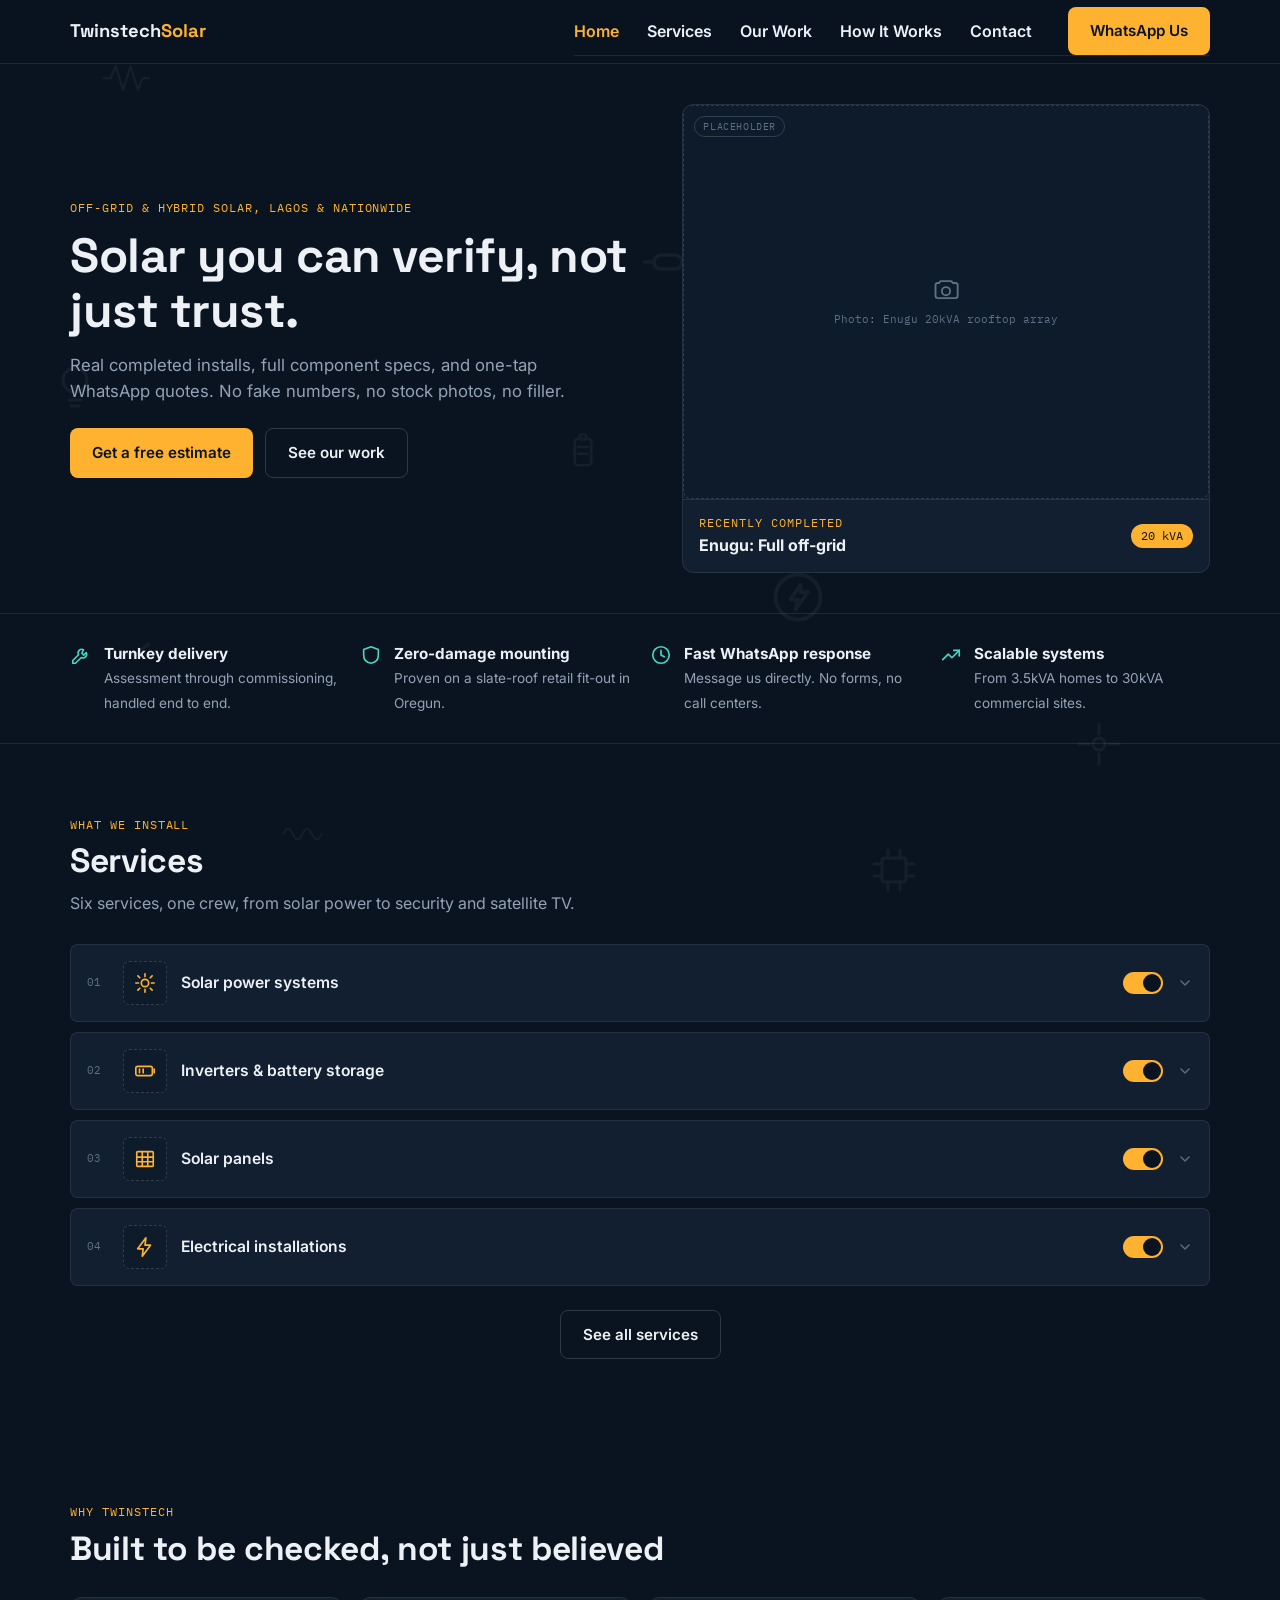
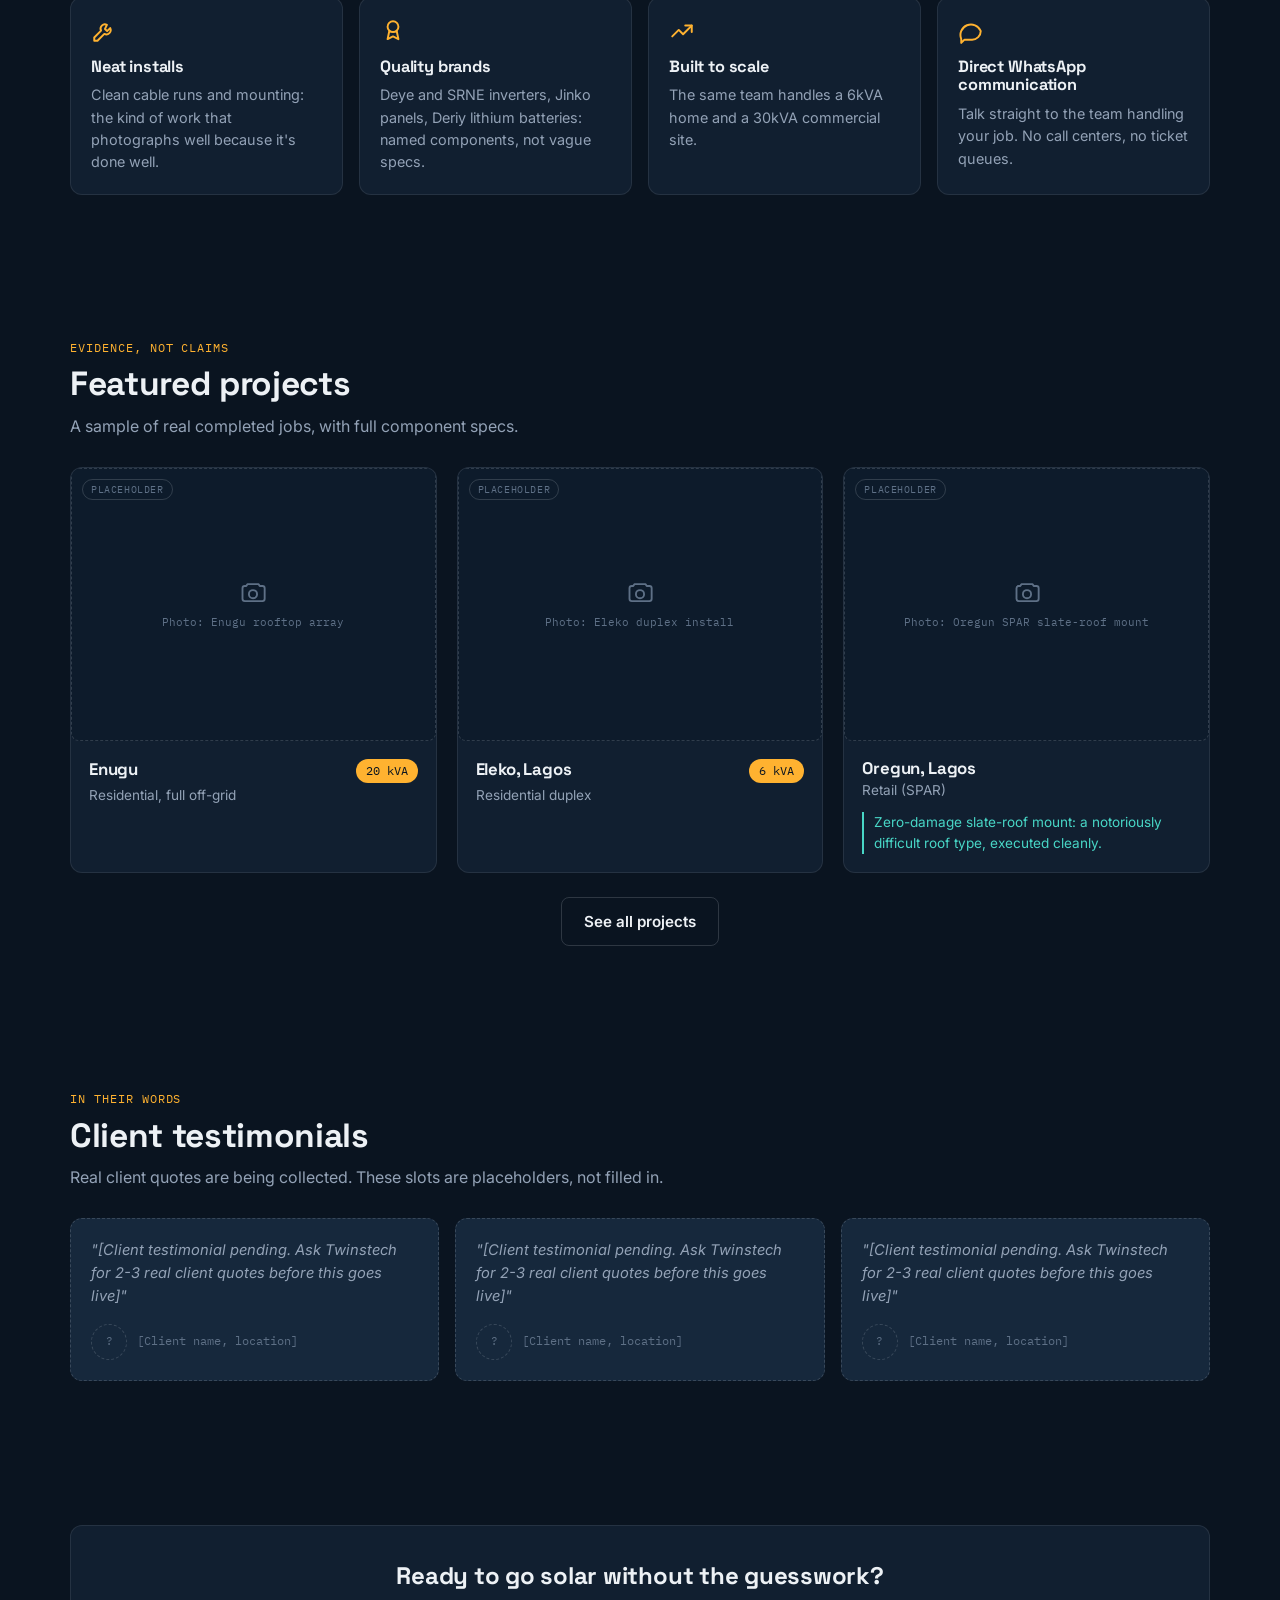
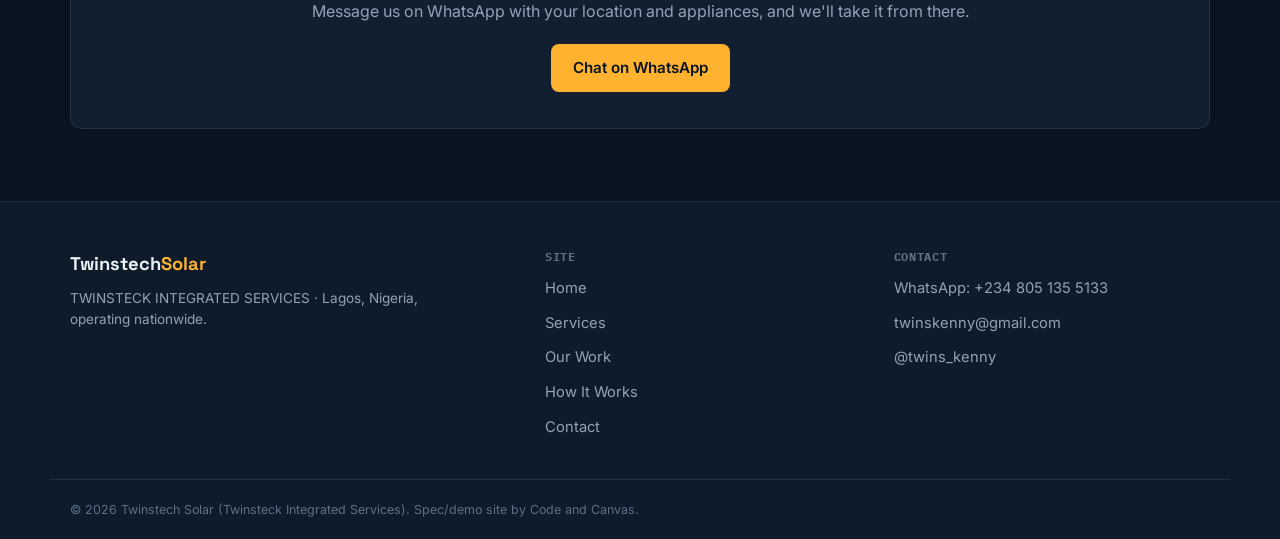
==== index.html @ 8023ef83 "Initial commit: Twinstech Solar marketing site" ====
<!DOCTYPE html>
<html lang="en">
<head>
<meta charset="UTF-8">
<meta name="viewport" content="width=device-width, initial-scale=1.0">
<title>Twinstech Solar | Off-Grid & Hybrid Solar Installers, Lagos & Nationwide</title>
<meta name="description" content="Twinstech Solar installs off-grid and hybrid solar, inverters, CCTV and satellite TV across Lagos and nationwide Nigeria. Real completed projects, transparent specs, one-tap WhatsApp quotes.">
<link rel="canonical" href="index.html">

<meta property="og:type" content="website">
<meta property="og:site_name" content="Twinstech Solar">
<meta property="og:title" content="Twinstech Solar | Off-Grid & Hybrid Solar Installers">
<meta property="og:description" content="Real completed solar, inverter, electrical, CCTV and satellite-TV installations across Lagos and nationwide Nigeria. Message us directly on WhatsApp.">
<meta name="twitter:card" content="summary">
<meta name="twitter:site" content="@twins_kenny">
<meta name="twitter:title" content="Twinstech Solar | Off-Grid & Hybrid Solar Installers">
<meta name="twitter:description" content="Real completed solar, inverter, electrical, CCTV and satellite-TV installations across Lagos and nationwide Nigeria.">

<link rel="icon" type="image/svg+xml" href="assets/images/favicon.svg">
<link rel="preconnect" href="https://fonts.googleapis.com">
<link rel="preconnect" href="https://fonts.gstatic.com" crossorigin>
<link href="https://fonts.googleapis.com/css2?family=Space+Grotesk:wght@600;700&family=Inter:wght@400;500;600&family=IBM+Plex+Mono:wght@400;500&display=swap" rel="stylesheet">
<link rel="stylesheet" href="assets/css/styles.css">

<script type="application/ld+json">
{
  "@context": "https://schema.org",
  "@type": "LocalBusiness",
  "name": "Twinstech Solar",
  "alternateName": "Twinsteck Integrated Services",
  "telephone": "+2348051355133",
  "email": "twinskenny@gmail.com",
  "address": { "@type": "PostalAddress", "addressLocality": "Lagos", "addressCountry": "NG" },
  "areaServed": "NG",
  "sameAs": ["https://x.com/twins_kenny"]
}
</script>
</head>
<body>

<div class="bg-doodles" aria-hidden="true">
  <svg class="doodle" style="top:6%;left:8%;" viewBox="0 0 32 20" fill="none" stroke="currentColor" stroke-width="1.5" stroke-linecap="round" stroke-linejoin="round"><path d="M1 10h5l3-8 5 16 5-16 5 16 3-8h5"/></svg>
  <svg class="doodle" style="top:16%;left:86%;" viewBox="0 0 24 24" fill="none" stroke="currentColor" stroke-width="1.5" stroke-linecap="round" stroke-linejoin="round"><rect x="4" y="8" width="16" height="10" rx="2"/><path d="M9 8V4M15 8V4"/></svg>
  <svg class="doodle" style="top:40%;left:4%;" viewBox="0 0 24 24" fill="none" stroke="currentColor" stroke-width="1.5" stroke-linecap="round" stroke-linejoin="round"><circle cx="12" cy="10" r="6"/><path d="M9 20h6M10 23h4M10 16l2-3 2 3"/></svg>
  <svg class="doodle" style="top:55%;left:91%;" viewBox="0 0 24 24" fill="none" stroke="currentColor" stroke-width="1.5" stroke-linecap="round"><path d="M4 12h6M14 12h6"/><path d="M10 4v16M14 4v16"/></svg>
  <svg class="doodle" style="top:70%;left:9%;" viewBox="0 0 24 24" fill="none" stroke="currentColor" stroke-width="1.5" stroke-linecap="round"><path d="M3 12h7M10 12l7-5M17 12h4"/><circle cx="10" cy="12" r="1.4" fill="currentColor" stroke="none"/></svg>
  <svg class="doodle" style="top:80%;left:84%;" viewBox="0 0 24 24" fill="none" stroke="currentColor" stroke-width="1.5" stroke-linecap="round"><circle cx="12" cy="12" r="3"/><path d="M12 2v5M12 17v5M2 12h5M17 12h5"/></svg>
  <svg class="doodle" style="top:90%;left:22%;" viewBox="0 0 40 16" fill="none" stroke="currentColor" stroke-width="1.5" stroke-linecap="round"><path d="M1 8c3-6 5-6 8 0s5 6 8 0 5-6 8 0 5 6 8 0"/></svg>
  <svg class="doodle" style="top:94%;left:68%;" viewBox="0 0 24 24" fill="none" stroke="currentColor" stroke-width="1.5" stroke-linecap="round"><rect x="6" y="6" width="12" height="12" rx="1.5"/><path d="M6 9H2M6 15H2M22 9h-4M22 15h-4M9 6V2M15 6V2M9 22v-4M15 22v-4"/></svg>
  <svg class="doodle" style="top:26%;left:50%;width:56px;height:56px;" viewBox="0 0 24 24" fill="none" stroke="currentColor" stroke-width="1.5" stroke-linecap="round"><rect x="6" y="9" width="12" height="6" rx="3"/><path d="M2 12h4M18 12h4"/></svg>
  <svg class="doodle" style="top:48%;left:44%;width:40px;height:40px;" viewBox="0 0 24 24" fill="none" stroke="currentColor" stroke-width="1.5" stroke-linecap="round" stroke-linejoin="round"><rect x="7" y="4" width="10" height="16" rx="2"/><rect x="10" y="1.5" width="4" height="3" rx="1"/><path d="M9 9h6M9 13h6"/></svg>
  <svg class="doodle" style="top:63%;left:60%;width:60px;height:60px;" viewBox="0 0 24 24" fill="none" stroke="currentColor" stroke-width="1.5" stroke-linecap="round" stroke-linejoin="round"><circle cx="12" cy="12" r="9"/><path d="M13 7l-4 6h3l-1 4 5-7h-3z"/></svg>
  <svg class="doodle" style="top:11%;left:60%;width:40px;height:40px;" viewBox="0 0 24 24" fill="none" stroke="currentColor" stroke-width="1.5" stroke-linecap="round" stroke-linejoin="round"><circle cx="12" cy="12" r="7"/><path d="M8.5 8.5l7 7M8.5 15.5l7-7"/></svg>
</div>

<header class="site-header">
  <div class="container header-inner">
    <a href="index.html" class="wordmark">Twinstech<span class="wordmark-accent">Solar</span></a>
    <nav class="main-nav">
      <button class="nav-toggle" id="nav-toggle" aria-expanded="false" aria-controls="nav-menu" aria-label="Toggle menu">
        <span></span><span></span><span></span>
      </button>
      <ul class="nav-menu" id="nav-menu">
        <li><a href="index.html" class="is-active">Home</a></li>
        <li><a href="services.html">Services</a></li>
        <li><a href="our-work.html">Our Work</a></li>
        <li><a href="how-it-works.html">How It Works</a></li>
        <li><a href="contact.html">Contact</a></li>
        <li><a class="btn btn-whatsapp header-cta" href="https://wa.me/2348051355133" target="_blank" rel="noopener">WhatsApp Us</a></li>
      </ul>
    </nav>
  </div>
</header>

<main>

  <!-- Hero -->
  <section class="hero">
    <div class="container hero-grid">
      <div>
        <div class="eyebrow">Off-grid & hybrid solar, Lagos & nationwide</div>
        <h1>Solar you can verify, not just trust.</h1>
        <p class="hero-sub">Real completed installs, full component specs, and one-tap WhatsApp quotes. No fake numbers, no stock photos, no filler.</p>
        <div class="hero-ctas">
          <a class="btn btn-primary" href="contact.html">Get a free estimate</a>
          <a class="btn btn-ghost" href="our-work.html">See our work</a>
        </div>
      </div>
      <div class="featured-card">
        <div class="photo-placeholder">
          <svg viewBox="0 0 24 24" fill="none" stroke="currentColor" stroke-width="1.6" stroke-linecap="round" stroke-linejoin="round"><path d="M3 8a2 2 0 0 1 2-2h1.2l1-1.6h9.6l1 1.6H20a2 2 0 0 1 2 2v9a2 2 0 0 1-2 2H5a2 2 0 0 1-2-2Z"/><circle cx="12" cy="13" r="3.5"/></svg>
          <span class="ph-tag">Placeholder</span>
          <span class="ph-caption">Photo: Enugu 20kVA rooftop array</span>
        </div>
        <div class="badge-row">
          <div>
            <div class="eyebrow">Recently completed</div>
            <div style="font-weight:700;">Enugu: Full off-grid</div>
          </div>
          <span class="project-badge">20 kVA</span>
        </div>
      </div>
    </div>
  </section>

  <!-- Trust strip -->
  <section class="trust-strip">
    <div class="container trust-grid">
      <div class="trust-item">
        <svg viewBox="0 0 24 24" fill="none" stroke="currentColor" stroke-width="1.8" stroke-linecap="round" stroke-linejoin="round"><path d="M14.7 6.3a4 4 0 0 0-5.4 5.4L3 18v3h3l6.3-6.3a4 4 0 0 0 5.4-5.4l-2.8 2.8-2-2Z"/></svg>
        <div><strong>Turnkey delivery</strong><span>Assessment through commissioning, handled end to end.</span></div>
      </div>
      <div class="trust-item">
        <svg viewBox="0 0 24 24" fill="none" stroke="currentColor" stroke-width="1.8" stroke-linecap="round" stroke-linejoin="round"><path d="M12 3 4 6v6c0 5 3.4 8.3 8 9 4.6-.7 8-4 8-9V6Z"/></svg>
        <div><strong>Zero-damage mounting</strong><span>Proven on a slate-roof retail fit-out in Oregun.</span></div>
      </div>
      <div class="trust-item">
        <svg viewBox="0 0 24 24" fill="none" stroke="currentColor" stroke-width="1.8" stroke-linecap="round" stroke-linejoin="round"><circle cx="12" cy="12" r="9"/><path d="M12 7v5l3.5 2"/></svg>
        <div><strong>Fast WhatsApp response</strong><span>Message us directly. No forms, no call centers.</span></div>
      </div>
      <div class="trust-item">
        <svg viewBox="0 0 24 24" fill="none" stroke="currentColor" stroke-width="1.8" stroke-linecap="round" stroke-linejoin="round"><path d="M3 17 9 11l4 4 8-8"/><path d="M15 7h6v6"/></svg>
        <div><strong>Scalable systems</strong><span>From 3.5kVA homes to 30kVA commercial sites.</span></div>
      </div>
    </div>
  </section>

  <!-- Services preview -->
  <section>
    <div class="container">
      <div class="section-head">
        <div class="eyebrow">What we install</div>
        <h2>Services</h2>
        <p>Six services, one crew, from solar power to security and satellite TV.</p>
      </div>
      <div class="breaker-panel">
        <div class="breaker-row" data-open="false">
          <button class="breaker-row-head" aria-expanded="false">
            <span class="breaker-num mono">01</span>
            <span class="breaker-thumb" data-illustration="solar-power-systems">
              <svg viewBox="0 0 24 24" fill="none" stroke="currentColor" stroke-width="1.8" stroke-linecap="round"><circle cx="12" cy="12" r="4"/><path d="M12 2v3M12 19v3M4.2 4.2l2.1 2.1M17.7 17.7l2.1 2.1M2 12h3M19 12h3M4.2 19.8l2.1-2.1M17.7 6.3l2.1-2.1"/></svg>
            </span>
            <span class="breaker-label">Solar power systems</span>
            <span class="breaker-switch"></span>
            <svg class="breaker-chevron" viewBox="0 0 24 24" fill="none" stroke="currentColor" stroke-width="2" stroke-linecap="round" stroke-linejoin="round"><path d="m6 9 6 6 6-6"/></svg>
          </button>
          <div class="breaker-row-body">
            <div class="breaker-row-body-inner">Off-grid and hybrid solar power systems sized to your actual load, not a generic package.</div>
          </div>
        </div>
        <div class="breaker-row" data-open="false">
          <button class="breaker-row-head" aria-expanded="false">
            <span class="breaker-num mono">02</span>
            <span class="breaker-thumb" data-illustration="inverters-battery-storage">
              <svg viewBox="0 0 24 24" fill="none" stroke="currentColor" stroke-width="1.8" stroke-linecap="round" stroke-linejoin="round"><rect x="2" y="7" width="18" height="10" rx="2"/><path d="M22 10v4"/><path d="M6 10v4M10 10v4"/></svg>
            </span>
            <span class="breaker-label">Inverters & battery storage</span>
            <span class="breaker-switch"></span>
            <svg class="breaker-chevron" viewBox="0 0 24 24" fill="none" stroke="currentColor" stroke-width="2" stroke-linecap="round" stroke-linejoin="round"><path d="m6 9 6 6 6-6"/></svg>
          </button>
          <div class="breaker-row-body">
            <div class="breaker-row-body-inner">Deye and SRNE inverters paired with Deriy lithium battery banks for reliable backup and hybrid switching.</div>
          </div>
        </div>
        <div class="breaker-row" data-open="false">
          <button class="breaker-row-head" aria-expanded="false">
            <span class="breaker-num mono">03</span>
            <span class="breaker-thumb" data-illustration="solar-panels">
              <svg viewBox="0 0 24 24" fill="none" stroke="currentColor" stroke-width="1.8" stroke-linejoin="round"><rect x="3" y="4" width="18" height="16" rx="1"/><path d="M3 10h18M3 15h18M9 4v16M15 4v16"/></svg>
            </span>
            <span class="breaker-label">Solar panels</span>
            <span class="breaker-switch"></span>
            <svg class="breaker-chevron" viewBox="0 0 24 24" fill="none" stroke="currentColor" stroke-width="2" stroke-linecap="round" stroke-linejoin="round"><path d="m6 9 6 6 6-6"/></svg>
          </button>
          <div class="breaker-row-body">
            <div class="breaker-row-body-inner">Jinko panels, frequently used across our installs for their availability and consistent output.</div>
          </div>
        </div>
        <div class="breaker-row" data-open="false">
          <button class="breaker-row-head" aria-expanded="false">
            <span class="breaker-num mono">04</span>
            <span class="breaker-thumb" data-illustration="electrical-installations">
              <svg viewBox="0 0 24 24" fill="none" stroke="currentColor" stroke-width="1.8" stroke-linecap="round" stroke-linejoin="round"><path d="M13 2 4 14h6l-1 8 9-12h-6l1-8Z"/></svg>
            </span>
            <span class="breaker-label">Electrical installations</span>
            <span class="breaker-switch"></span>
            <svg class="breaker-chevron" viewBox="0 0 24 24" fill="none" stroke="currentColor" stroke-width="2" stroke-linecap="round" stroke-linejoin="round"><path d="m6 9 6 6 6-6"/></svg>
          </button>
          <div class="breaker-row-body">
            <div class="breaker-row-body-inner">Full electrical fit-outs and wiring, including tricky sites like our zero-damage slate-roof mount in Oregun.</div>
          </div>
        </div>
      </div>
      <div class="services-more text-center">
        <a class="btn btn-ghost" href="services.html">See all services</a>
      </div>
    </div>
  </section>

  <!-- Why Twinstech -->
  <section>
    <div class="container">
      <div class="section-head">
        <div class="eyebrow">Why Twinstech</div>
        <h2>Built to be checked, not just believed</h2>
      </div>
      <div class="why-grid">
        <div class="why-card">
          <svg viewBox="0 0 24 24" fill="none" stroke="currentColor" stroke-width="1.8" stroke-linecap="round" stroke-linejoin="round"><path d="M14.7 6.3a4 4 0 0 0-5.4 5.4L3 18v3h3l6.3-6.3a4 4 0 0 0 5.4-5.4l-2.8 2.8-2-2Z"/></svg>
          <h3>Neat installs</h3>
          <p>Clean cable runs and mounting: the kind of work that photographs well because it's done well.</p>
        </div>
        <div class="why-card">
          <svg viewBox="0 0 24 24" fill="none" stroke="currentColor" stroke-width="1.8" stroke-linecap="round" stroke-linejoin="round"><circle cx="12" cy="8" r="5"/><path d="m8.5 12.5-1.5 7 5-2.5 5 2.5-1.5-7"/></svg>
          <h3>Quality brands</h3>
          <p>Deye and SRNE inverters, Jinko panels, Deriy lithium batteries: named components, not vague specs.</p>
        </div>
        <div class="why-card">
          <svg viewBox="0 0 24 24" fill="none" stroke="currentColor" stroke-width="1.8" stroke-linecap="round" stroke-linejoin="round"><path d="M3 17 9 11l4 4 8-8"/><path d="M15 7h6v6"/></svg>
          <h3>Built to scale</h3>
          <p>The same team handles a 6kVA home and a 30kVA commercial site.</p>
        </div>
        <div class="why-card">
          <svg viewBox="0 0 24 24" fill="none" stroke="currentColor" stroke-width="1.8" stroke-linecap="round" stroke-linejoin="round"><path d="M21 12a8 8 0 0 1-8 8H6l-3 3v-3.6A8 8 0 1 1 21 12Z"/></svg>
          <h3>Direct WhatsApp communication</h3>
          <p>Talk straight to the team handling your job. No call centers, no ticket queues.</p>
        </div>
      </div>
    </div>
  </section>

  <!-- Featured projects -->
  <section>
    <div class="container">
      <div class="section-head">
        <div class="eyebrow">Evidence, not claims</div>
        <h2>Featured projects</h2>
        <p>A sample of real completed jobs, with full component specs.</p>
      </div>
      <div class="project-grid project-grid-3">
        <div class="project-card">
          <div class="photo-placeholder">
            <svg viewBox="0 0 24 24" fill="none" stroke="currentColor" stroke-width="1.6" stroke-linecap="round" stroke-linejoin="round"><path d="M3 8a2 2 0 0 1 2-2h1.2l1-1.6h9.6l1 1.6H20a2 2 0 0 1 2 2v9a2 2 0 0 1-2 2H5a2 2 0 0 1-2-2Z"/><circle cx="12" cy="13" r="3.5"/></svg>
            <span class="ph-tag">Placeholder</span>
            <span class="ph-caption">Photo: Enugu rooftop array</span>
          </div>
          <div class="project-card-body">
            <div class="project-loc">
              <h3>Enugu</h3>
              <span class="project-badge">20 kVA</span>
            </div>
            <div class="project-type">Residential, full off-grid</div>
          </div>
        </div>
        <div class="project-card">
          <div class="photo-placeholder">
            <svg viewBox="0 0 24 24" fill="none" stroke="currentColor" stroke-width="1.6" stroke-linecap="round" stroke-linejoin="round"><path d="M3 8a2 2 0 0 1 2-2h1.2l1-1.6h9.6l1 1.6H20a2 2 0 0 1 2 2v9a2 2 0 0 1-2 2H5a2 2 0 0 1-2-2Z"/><circle cx="12" cy="13" r="3.5"/></svg>
            <span class="ph-tag">Placeholder</span>
            <span class="ph-caption">Photo: Eleko duplex install</span>
          </div>
          <div class="project-card-body">
            <div class="project-loc">
              <h3>Eleko, Lagos</h3>
              <span class="project-badge">6 kVA</span>
            </div>
            <div class="project-type">Residential duplex</div>
          </div>
        </div>
        <div class="project-card">
          <div class="photo-placeholder">
            <svg viewBox="0 0 24 24" fill="none" stroke="currentColor" stroke-width="1.6" stroke-linecap="round" stroke-linejoin="round"><path d="M3 8a2 2 0 0 1 2-2h1.2l1-1.6h9.6l1 1.6H20a2 2 0 0 1 2 2v9a2 2 0 0 1-2 2H5a2 2 0 0 1-2-2Z"/><circle cx="12" cy="13" r="3.5"/></svg>
            <span class="ph-tag">Placeholder</span>
            <span class="ph-caption">Photo: Oregun SPAR slate-roof mount</span>
          </div>
          <div class="project-card-body">
            <div class="project-loc">
              <h3>Oregun, Lagos</h3>
            </div>
            <div class="project-type">Retail (SPAR)</div>
            <div class="project-note">Zero-damage slate-roof mount: a notoriously difficult roof type, executed cleanly.</div>
          </div>
        </div>
      </div>
      <div class="services-more text-center">
        <a class="btn btn-ghost" href="our-work.html">See all projects</a>
      </div>
    </div>
  </section>

  <!-- Testimonials -->
  <section>
    <div class="container">
      <div class="section-head">
        <div class="eyebrow">In their words</div>
        <h2>Client testimonials</h2>
        <p>Real client quotes are being collected. These slots are placeholders, not filled in.</p>
      </div>
      <div class="testimonial-grid">
        <div class="testimonial-card">
          <div class="testimonial-quote">"[Client testimonial pending. Ask Twinstech for 2-3 real client quotes before this goes live]"</div>
          <div class="testimonial-who">
            <span class="testimonial-avatar">?</span>
            <span class="testimonial-name">[Client name, location]</span>
          </div>
        </div>
        <div class="testimonial-card">
          <div class="testimonial-quote">"[Client testimonial pending. Ask Twinstech for 2-3 real client quotes before this goes live]"</div>
          <div class="testimonial-who">
            <span class="testimonial-avatar">?</span>
            <span class="testimonial-name">[Client name, location]</span>
          </div>
        </div>
        <div class="testimonial-card">
          <div class="testimonial-quote">"[Client testimonial pending. Ask Twinstech for 2-3 real client quotes before this goes live]"</div>
          <div class="testimonial-who">
            <span class="testimonial-avatar">?</span>
            <span class="testimonial-name">[Client name, location]</span>
          </div>
        </div>
      </div>
    </div>
  </section>

  <!-- Closing CTA -->
  <section>
    <div class="container">
      <div class="cta-band">
        <h2>Ready to go solar without the guesswork?</h2>
        <p>Message us on WhatsApp with your location and appliances, and we'll take it from there.</p>
        <a class="btn btn-primary" href="https://wa.me/2348051355133" target="_blank" rel="noopener">Chat on WhatsApp</a>
      </div>
    </div>
  </section>

</main>

<footer class="site-footer">
  <div class="container footer-inner">
    <div class="footer-brand">
      <a href="index.html" class="wordmark">Twinstech<span class="wordmark-accent">Solar</span></a>
      <p>TWINSTECK INTEGRATED SERVICES · Lagos, Nigeria, operating nationwide.</p>
    </div>
    <div class="footer-cols">
      <div class="footer-links">
        <h3>Site</h3>
        <ul>
          <li><a href="index.html">Home</a></li>
          <li><a href="services.html">Services</a></li>
          <li><a href="our-work.html">Our Work</a></li>
          <li><a href="how-it-works.html">How It Works</a></li>
          <li><a href="contact.html">Contact</a></li>
        </ul>
      </div>
      <div class="footer-contact">
        <h3>Contact</h3>
        <ul>
          <li><a href="https://wa.me/2348051355133" target="_blank" rel="noopener">WhatsApp: +234 805 135 5133</a></li>
          <li><a href="mailto:twinskenny@gmail.com">twinskenny@gmail.com</a></li>
          <li><a href="https://x.com/twins_kenny" target="_blank" rel="noopener">@twins_kenny</a></li>
        </ul>
      </div>
    </div>
  </div>
  <div class="container footer-bottom">
    <p>&copy; 2026 Twinstech Solar (Twinsteck Integrated Services). Spec/demo site by Code and Canvas.</p>
  </div>
</footer>

<a href="https://wa.me/2348051355133" class="sticky-whatsapp" target="_blank" rel="noopener">
  <svg viewBox="0 0 24 24" fill="currentColor"><path d="M12 2a10 10 0 0 0-8.6 15L2 22l5.2-1.4A10 10 0 1 0 12 2Zm0 18.2a8.2 8.2 0 0 1-4.2-1.2l-.3-.2-3.1.8.8-3-.2-.3A8.2 8.2 0 1 1 12 20.2Zm4.5-6.1c-.2-.1-1.5-.7-1.7-.8-.2-.1-.4-.1-.6.1s-.7.8-.9 1c-.2.2-.3.2-.6.1a6.7 6.7 0 0 1-2-1.2 7.4 7.4 0 0 1-1.4-1.7c-.1-.2 0-.4.1-.5l.4-.5c.1-.1.2-.3.2-.4a.5.5 0 0 0 0-.5c-.1-.1-.6-1.4-.8-1.9-.2-.5-.4-.4-.6-.4h-.5a1 1 0 0 0-.7.3 3 3 0 0 0-.9 2.2c0 1.3.9 2.6 1.1 2.8.1.2 2 3 4.7 4.2a8 8 0 0 0 1.6.6 3.8 3.8 0 0 0 1.7.1c.5-.1 1.5-.6 1.7-1.2.2-.6.2-1.1.2-1.2-.1-.1-.3-.2-.5-.3Z"/></svg>
  Chat on WhatsApp
</a>

<script src="assets/js/main.js"></script>
</body>
</html>
---- assets/css/styles.css ----
/* ===== Reset ===== */
*, *::before, *::after { box-sizing: border-box; }
html, body, h1, h2, h3, h4, p, ul, ol, li, figure, blockquote { margin: 0; padding: 0; }
ul, ol { list-style: none; }
img, svg { display: block; max-width: 100%; }
a { color: inherit; text-decoration: none; }
button { font: inherit; color: inherit; background: none; border: 0; cursor: pointer; }
input { font: inherit; }

/* ===== Tokens ===== */
:root {
  --night:       #0A1420;
  --night-2:     #0D1B2B;
  --panel:       #111F30;
  --panel-2:     #16283C;
  --line:        rgba(237,241,245,0.09);
  --line-strong: rgba(237,241,245,0.16);
  --amber:       #FFB230;
  --amber-deep:  #E8940F;
  --teal:        #48D6C6;
  --red:         #FF6B5E;
  --text:        #EDF1F5;
  --text-dim:    #93A2B6;
  --text-dimmer: #5E7086;

  --font-head: 'Space Grotesk', sans-serif;
  --font-body: 'Inter', sans-serif;
  --font-mono: 'IBM Plex Mono', monospace;

  --header-h: 64px;
  --sticky-wa-h: 56px;
  --radius: 12px;
  --radius-sm: 8px;
}

html { scroll-behavior: smooth; }

body {
  background: var(--night);
  color: var(--text);
  font-family: var(--font-body);
  font-size: 16px;
  line-height: 1.55;
  -webkit-font-smoothing: antialiased;
  padding-top: var(--header-h);
  padding-bottom: var(--sticky-wa-h);
}

@media (min-width: 820px) {
  body { padding-bottom: 0; }
}

h1, h2, h3, h4 {
  font-family: var(--font-head);
  font-weight: 700;
  line-height: 1.15;
  letter-spacing: -0.01em;
}

.eyebrow {
  font-family: var(--font-mono);
  font-size: 0.75rem;
  letter-spacing: 0.08em;
  text-transform: uppercase;
  color: var(--amber);
}

.mono { font-family: var(--font-mono); }

.container {
  width: 100%;
  max-width: 1180px;
  margin: 0 auto;
  padding: 0 20px;
}

section { padding: 48px 0; }

@media (min-width: 768px) {
  section { padding: 72px 0; }
}

.section-head { margin-bottom: 28px; max-width: 640px; }
.section-head h2 { font-size: 1.6rem; margin-top: 8px; }
.section-head p { color: var(--text-dim); margin-top: 10px; }

@media (min-width: 768px) {
  .section-head h2 { font-size: 2.1rem; }
}

/* ===== Buttons ===== */
.btn {
  display: inline-flex;
  align-items: center;
  justify-content: center;
  gap: 8px;
  min-height: 44px;
  padding: 12px 22px;
  border-radius: var(--radius-sm);
  font-weight: 600;
  font-size: 0.95rem;
  white-space: nowrap;
}

.btn-primary {
  background: var(--amber);
  color: var(--night);
}
.btn-primary:hover, .btn-primary:focus-visible { background: var(--amber-deep); }

.btn-ghost {
  background: transparent;
  border: 1px solid var(--line-strong);
  color: var(--text);
}
.btn-ghost:hover, .btn-ghost:focus-visible { border-color: var(--teal); color: var(--teal); }

.btn-whatsapp {
  background: var(--amber);
  color: var(--night);
}

.btn-block { width: 100%; }

/* ===== Background doodles ===== */
.bg-doodles {
  position: fixed;
  inset: 0;
  z-index: -1;
  pointer-events: none;
  overflow: hidden;
}
.bg-doodles .doodle {
  position: absolute;
  width: 48px;
  height: 48px;
  color: var(--text);
  opacity: 0.05;
}

/* ===== Header ===== */
.site-header {
  position: fixed;
  top: 0; left: 0; right: 0;
  height: var(--header-h);
  border-bottom: 1px solid var(--line);
  z-index: 100;
}
.site-header::before {
  content: '';
  position: absolute;
  inset: 0;
  background: rgba(10,20,32,0.92);
  backdrop-filter: blur(8px);
  z-index: -1;
}

.header-inner {
  height: 100%;
  display: flex;
  align-items: center;
  justify-content: space-between;
}

.wordmark {
  font-family: var(--font-head);
  font-weight: 700;
  font-size: 1.15rem;
  color: var(--text);
  white-space: nowrap;
}
.wordmark-accent { color: var(--amber); }

.nav-toggle {
  display: flex;
  flex-direction: column;
  justify-content: center;
  gap: 5px;
  width: 44px;
  height: 44px;
  align-items: center;
}
.nav-toggle span {
  display: block;
  width: 22px;
  height: 2px;
  background: var(--text);
  transition: transform .2s ease, opacity .2s ease;
}
.nav-toggle[aria-expanded="true"] span:nth-child(1) { transform: translateY(7px) rotate(45deg); }
.nav-toggle[aria-expanded="true"] span:nth-child(2) { opacity: 0; }
.nav-toggle[aria-expanded="true"] span:nth-child(3) { transform: translateY(-7px) rotate(-45deg); }

.main-nav { display: flex; align-items: center; }

.nav-menu {
  position: fixed;
  top: var(--header-h);
  left: 0; right: 0;
  max-height: calc(100vh - var(--header-h) - var(--sticky-wa-h));
  background: var(--night-2);
  display: flex;
  flex-direction: column;
  padding: 12px 20px 24px;
  gap: 4px;
  overflow-y: auto;
  border-bottom: 1px solid var(--line);
  transform: translateX(100%);
  transition: transform .25s ease;
}
.nav-menu.is-open { transform: translateX(0); }

.nav-menu a {
  display: block;
  padding: 14px 4px;
  min-height: 44px;
  display: flex;
  align-items: center;
  font-weight: 600;
  border-bottom: 1px solid var(--line);
}
.nav-menu a.is-active { color: var(--amber); }

.nav-menu a.header-cta {
  padding: 12px 22px;
  border-bottom: 0;
}
.nav-menu .header-cta { margin-top: 16px; }

@media (min-width: 820px) {
  body { padding-bottom: 0; }
  .nav-toggle { display: none; }
  .nav-menu {
    position: static;
    flex-direction: row;
    align-items: center;
    background: none;
    padding: 0;
    gap: 28px;
    transform: none;
    overflow: visible;
  }
  .nav-menu a:not(.header-cta) {
    border-bottom: 0;
    padding: 0;
    min-height: auto;
  }
  .nav-menu .header-cta { margin-top: 0; margin-left: 8px; }
}

/* ===== Sticky WhatsApp bar (mobile) ===== */
.sticky-whatsapp {
  position: fixed;
  bottom: 0; left: 0; right: 0;
  height: var(--sticky-wa-h);
  background: var(--amber);
  color: var(--night);
  display: flex;
  align-items: center;
  justify-content: center;
  gap: 10px;
  font-weight: 700;
  z-index: 100;
  border-top: 1px solid var(--amber-deep);
}
.sticky-whatsapp svg { width: 20px; height: 20px; }

@media (min-width: 820px) {
  .sticky-whatsapp { display: none; }
}

/* ===== Hero ===== */
.hero {
  padding-top: 40px;
  padding-bottom: 40px;
}
.hero-grid {
  display: grid;
  gap: 32px;
}
.hero h1 {
  font-size: 2.1rem;
  margin-top: 10px;
}
.hero-sub {
  color: var(--text-dim);
  margin-top: 14px;
  font-size: 1.05rem;
  max-width: 46ch;
}
.hero-ctas {
  display: flex;
  flex-wrap: wrap;
  gap: 12px;
  margin-top: 24px;
}

@media (min-width: 768px) {
  .hero h1 { font-size: 3rem; }
  .hero-grid { grid-template-columns: 1.1fr 1fr; align-items: center; }
}

/* ===== Featured project card (hero visual) ===== */
.featured-card {
  background: var(--panel);
  border: 1px solid var(--line);
  border-radius: var(--radius);
  overflow: hidden;
}
.featured-card .badge-row {
  display: flex;
  justify-content: space-between;
  align-items: center;
  padding: 14px 16px;
  border-top: 1px solid var(--line);
}

/* ===== Photo placeholder ===== */
.photo-placeholder {
  position: relative;
  display: flex;
  flex-direction: column;
  align-items: center;
  justify-content: center;
  gap: 8px;
  text-align: center;
  aspect-ratio: 4 / 3;
  border: 1.5px dashed var(--line-strong);
  border-radius: var(--radius-sm);
  background: var(--night-2);
  color: var(--text-dimmer);
  padding: 16px;
}
.photo-placeholder svg { width: 28px; height: 28px; color: var(--text-dimmer); }
.photo-placeholder .ph-caption {
  font-family: var(--font-mono);
  font-size: 0.7rem;
  line-height: 1.4;
  color: var(--text-dimmer);
}
.photo-placeholder .ph-tag {
  font-family: var(--font-mono);
  font-size: 0.62rem;
  letter-spacing: 0.06em;
  text-transform: uppercase;
  color: var(--text-dimmer);
  border: 1px solid var(--line-strong);
  border-radius: 100px;
  padding: 2px 8px;
  position: absolute;
  top: 10px;
  left: 10px;
}

.photo-gallery {
  display: grid;
  grid-template-columns: repeat(3, 1fr);
  gap: 8px;
}
.photo-gallery .photo-placeholder { aspect-ratio: 1 / 1; padding: 8px; }
.photo-gallery .photo-placeholder svg { width: 18px; height: 18px; }
.photo-gallery .ph-caption { display: none; }

/* ===== Trust strip ===== */
.trust-strip {
  padding: 28px 0;
  border-top: 1px solid var(--line);
  border-bottom: 1px solid var(--line);
}
.trust-grid {
  display: grid;
  grid-template-columns: 1fr;
  gap: 20px;
}
.trust-item {
  display: flex;
  gap: 12px;
  align-items: flex-start;
}
.trust-item svg { width: 22px; height: 22px; color: var(--teal); flex-shrink: 0; margin-top: 2px; }
.trust-item strong { display: block; font-size: 0.95rem; }
.trust-item span { color: var(--text-dim); font-size: 0.85rem; }

@media (min-width: 640px) {
  .trust-grid { grid-template-columns: repeat(2, 1fr); }
}
@media (min-width: 1024px) {
  .trust-grid { grid-template-columns: repeat(4, 1fr); }
}

/* ===== Breaker panel service grid ===== */
.breaker-panel {
  display: flex;
  flex-direction: column;
  gap: 10px;
}

.breaker-row {
  background: var(--panel);
  border: 1px solid var(--line);
  border-radius: var(--radius-sm);
  overflow: hidden;
}

.breaker-row-head {
  width: 100%;
  display: flex;
  align-items: center;
  gap: 14px;
  padding: 16px;
  min-height: 44px;
  text-align: left;
}

.breaker-num {
  font-family: var(--font-mono);
  font-size: 0.7rem;
  color: var(--text-dimmer);
  width: 22px;
  flex-shrink: 0;
}

.breaker-icon {
  width: 22px;
  height: 22px;
  color: var(--amber);
  flex-shrink: 0;
}

.breaker-thumb {
  width: 44px;
  height: 44px;
  border: 1px dashed var(--line-strong);
  border-radius: 6px;
  background: var(--night-2);
  color: var(--amber);
  display: flex;
  align-items: center;
  justify-content: center;
  flex-shrink: 0;
  overflow: hidden;
}
.breaker-thumb svg { width: 22px; height: 22px; }
.breaker-thumb img { width: 100%; height: 100%; object-fit: cover; }

.breaker-label {
  flex: 1;
  font-weight: 600;
  font-size: 0.98rem;
}

.breaker-switch {
  position: relative;
  width: 40px;
  height: 22px;
  border-radius: 100px;
  background: var(--amber);
  flex-shrink: 0;
}
.breaker-switch::after {
  content: '';
  position: absolute;
  top: 2px; right: 2px;
  width: 18px; height: 18px;
  border-radius: 50%;
  background: var(--night);
}

.breaker-chevron {
  width: 16px;
  height: 16px;
  color: var(--text-dimmer);
  transition: transform .2s ease;
  flex-shrink: 0;
}
.breaker-row[data-open="true"] .breaker-chevron { transform: rotate(180deg); }

.breaker-row-body {
  max-height: 0;
  overflow: hidden;
  transition: max-height .25s ease;
}
.breaker-row[data-open="true"] .breaker-row-body {
  max-height: 400px;
}
.breaker-row-body-inner {
  padding: 0 16px 18px 52px;
  color: var(--text-dim);
  font-size: 0.92rem;
}
.breaker-row-body-inner .breaker-tags {
  margin-top: 10px;
  display: flex;
  flex-wrap: wrap;
  gap: 6px;
}
.breaker-tag {
  font-family: var(--font-mono);
  font-size: 0.68rem;
  color: var(--teal);
  border: 1px solid var(--line-strong);
  border-radius: 100px;
  padding: 3px 9px;
}

.services-more {
  margin-top: 24px;
}

/* ===== Why grid ===== */
.why-grid {
  display: grid;
  grid-template-columns: 1fr;
  gap: 16px;
}
.why-card {
  background: var(--panel);
  border: 1px solid var(--line);
  border-radius: var(--radius);
  padding: 20px;
}
.why-card svg { width: 26px; height: 26px; color: var(--amber); }
.why-card h3 { font-size: 1.02rem; margin-top: 14px; }
.why-card p { color: var(--text-dim); font-size: 0.9rem; margin-top: 8px; }

@media (min-width: 640px) {
  .why-grid { grid-template-columns: repeat(2, 1fr); }
}
@media (min-width: 1024px) {
  .why-grid { grid-template-columns: repeat(4, 1fr); }
}

/* ===== Project cards ===== */
.project-grid {
  display: grid;
  grid-template-columns: 1fr;
  gap: 20px;
}
@media (min-width: 720px) {
  .project-grid { grid-template-columns: repeat(2, 1fr); }
}
@media (min-width: 1080px) {
  .project-grid.project-grid-3 { grid-template-columns: repeat(3, 1fr); }
}

.project-card {
  background: var(--panel);
  border: 1px solid var(--line);
  border-radius: var(--radius);
  overflow: hidden;
}
.project-card-body { padding: 18px; }
.project-loc {
  display: flex;
  justify-content: space-between;
  align-items: baseline;
  gap: 10px;
}
.project-loc h3 { font-size: 1.05rem; }
.project-badge {
  font-family: var(--font-mono);
  font-size: 0.72rem;
  color: var(--night);
  background: var(--amber);
  border-radius: 100px;
  padding: 3px 10px;
  white-space: nowrap;
}
.project-type {
  color: var(--text-dim);
  font-size: 0.85rem;
  margin-top: 2px;
}
.project-note {
  margin-top: 10px;
  font-size: 0.85rem;
  color: var(--teal);
  border-left: 2px solid var(--teal);
  padding-left: 10px;
}

/* ===== Spec-sheet log rows ===== */
.spec-sheet {
  margin-top: 14px;
  border-top: 1px solid var(--line);
  font-family: var(--font-mono);
  font-size: 0.8rem;
}
.spec-row {
  display: flex;
  justify-content: space-between;
  gap: 12px;
  padding: 8px 0;
  border-bottom: 1px solid var(--line);
  color: var(--text-dim);
}
.spec-row span:first-child { color: var(--text-dimmer); }
.spec-row span:last-child { color: var(--text); text-align: right; }

/* ===== Testimonials ===== */
.testimonial-grid {
  display: grid;
  grid-template-columns: 1fr;
  gap: 16px;
}
@media (min-width: 720px) {
  .testimonial-grid { grid-template-columns: repeat(3, 1fr); }
}
.testimonial-card {
  background: var(--panel-2);
  border: 1px dashed var(--line-strong);
  border-radius: var(--radius);
  padding: 20px;
}
.testimonial-quote {
  color: var(--text-dim);
  font-style: italic;
  font-size: 0.92rem;
}
.testimonial-who {
  display: flex;
  align-items: center;
  gap: 10px;
  margin-top: 16px;
}
.testimonial-avatar {
  width: 36px; height: 36px;
  border-radius: 50%;
  border: 1.5px dashed var(--line-strong);
  display: flex;
  align-items: center;
  justify-content: center;
  font-family: var(--font-mono);
  font-size: 0.7rem;
  color: var(--text-dimmer);
  flex-shrink: 0;
}
.testimonial-name {
  font-family: var(--font-mono);
  font-size: 0.75rem;
  color: var(--text-dimmer);
}

/* ===== CTA band ===== */
.cta-band {
  background: var(--panel);
  border: 1px solid var(--line);
  border-radius: var(--radius);
  padding: 36px 24px;
  text-align: center;
}
.cta-band h2 { font-size: 1.5rem; }
.cta-band p { color: var(--text-dim); margin-top: 10px; }
.cta-band .btn { margin-top: 20px; }

/* ===== Open items / to-confirm ===== */
.to-confirm {
  display: inline-block;
  font-family: var(--font-mono);
  font-size: 0.72rem;
  letter-spacing: 0.02em;
  color: var(--red);
  border: 1px solid rgba(255,107,94,0.35);
  background: rgba(255,107,94,0.08);
  border-radius: 4px;
  padding: 2px 8px;
  margin-left: 4px;
  white-space: nowrap;
  flex-shrink: 0;
}

/* ===== Open items (How It Works) ===== */
.open-items {
  display: flex;
  flex-direction: column;
  gap: 14px;
  max-width: 640px;
}
.open-item {
  background: var(--panel-2);
  border: 1px dashed var(--line-strong);
  border-radius: var(--radius);
  padding: 18px;
}
.open-item-head {
  display: flex;
  align-items: center;
  justify-content: space-between;
  gap: 10px;
}
.open-item-head h3 { font-size: 0.98rem; }
.open-item p {
  color: var(--text-dim);
  font-size: 0.88rem;
  margin-top: 8px;
}

/* ===== Process steps (How It Works) ===== */
.steps {
  display: flex;
  flex-direction: column;
  gap: 0;
}
.step {
  display: grid;
  grid-template-columns: 40px 1fr;
  gap: 16px;
  padding-bottom: 28px;
  position: relative;
}
.step:not(:last-child)::before {
  content: '';
  position: absolute;
  left: 19px;
  top: 40px;
  bottom: 0;
  width: 2px;
  background: var(--line-strong);
}
.step-num {
  width: 40px; height: 40px;
  border-radius: 50%;
  background: var(--panel);
  border: 1px solid var(--amber);
  color: var(--amber);
  font-family: var(--font-mono);
  font-weight: 600;
  display: flex;
  align-items: center;
  justify-content: center;
  flex-shrink: 0;
  z-index: 1;
}
.step h3 { font-size: 1.05rem; padding-top: 8px; }
.step p { color: var(--text-dim); margin-top: 6px; font-size: 0.92rem; }

.how-grid {
  display: grid;
  grid-template-columns: 1fr;
  gap: 40px;
  align-items: start;
}
.roadmap { display: none; }

@media (min-width: 1024px) {
  .how-grid { grid-template-columns: 1fr 1fr; }
  .roadmap {
    display: block;
    position: relative;
    height: 640px;
  }
}

.roadmap-path {
  position: absolute;
  inset: 0;
  width: 100%;
  height: 100%;
}

.roadmap-node {
  position: absolute;
  transform: translate(-50%, -50%);
  display: flex;
  align-items: center;
  gap: 10px;
}
.roadmap-node.right { flex-direction: row-reverse; }

.roadmap-num {
  width: 32px; height: 32px;
  border-radius: 50%;
  background: var(--panel);
  border: 1px solid var(--amber);
  color: var(--amber);
  font-weight: 600;
  font-size: 0.85rem;
  display: flex;
  align-items: center;
  justify-content: center;
  flex-shrink: 0;
}
.roadmap-label {
  font-family: var(--font-mono);
  font-size: 0.72rem;
  color: var(--text-dim);
  white-space: nowrap;
  background: var(--night);
  padding: 3px 8px;
  border-radius: 4px;
  border: 1px solid var(--line);
}

/* ===== Calculator ===== */
.calculator {
  background: var(--panel);
  border: 1px solid var(--line);
  border-radius: var(--radius);
  padding: 20px;
}
@media (min-width: 640px) {
  .calculator { padding: 28px; }
}

.calc-row {
  display: flex;
  align-items: center;
  justify-content: space-between;
  gap: 12px;
  padding: 14px 0;
  border-bottom: 1px solid var(--line);
}
.calc-row:last-of-type { border-bottom: 0; }
.calc-label { font-weight: 600; font-size: 0.92rem; }
.calc-watt {
  display: block;
  font-family: var(--font-mono);
  font-size: 0.72rem;
  color: var(--text-dimmer);
  margin-top: 2px;
}
.stepper {
  display: flex;
  align-items: center;
  gap: 10px;
  flex-shrink: 0;
}
.stepper-btn {
  width: 44px; height: 44px;
  min-height: 44px;
  border-radius: 50%;
  border: 1px solid var(--line-strong);
  font-size: 1.1rem;
  font-weight: 700;
  display: flex;
  align-items: center;
  justify-content: center;
  flex-shrink: 0;
}
.stepper-btn:active { background: var(--panel-2); }
.stepper-count {
  font-family: var(--font-mono);
  font-size: 1rem;
  width: 22px;
  text-align: center;
}

.calc-result {
  margin-top: 24px;
  padding-top: 20px;
  border-top: 1px solid var(--line-strong);
}
.calc-result-total {
  display: flex;
  justify-content: space-between;
  align-items: baseline;
  font-family: var(--font-mono);
}
.calc-result-total .val { font-size: 1.4rem; color: var(--teal); }
.calc-result-tier {
  margin-top: 14px;
  background: var(--night-2);
  border: 1px solid var(--line);
  border-radius: var(--radius-sm);
  padding: 14px 16px;
}
.calc-result-tier .tier-name { font-family: var(--font-head); font-weight: 700; color: var(--amber); font-size: 1.1rem; }
.calc-result-tier .tier-note { color: var(--text-dim); font-size: 0.85rem; margin-top: 6px; }
.calc-result .btn { margin-top: 18px; }

/* ===== Contact links ===== */
.contact-links {
  display: flex;
  flex-direction: column;
  gap: 12px;
}
.contact-link {
  display: flex;
  align-items: center;
  gap: 12px;
  background: var(--panel);
  border: 1px solid var(--line);
  border-radius: var(--radius-sm);
  padding: 16px;
  min-height: 44px;
}
.contact-link svg { width: 22px; height: 22px; color: var(--amber); flex-shrink: 0; }
.contact-link .cl-label { display: block; font-family: var(--font-mono); font-size: 0.7rem; color: var(--text-dimmer); text-transform: uppercase; letter-spacing: 0.05em; }
.contact-link .cl-value { display: block; font-weight: 600; margin-top: 2px; }
.contact-link .cl-action { display: block; font-size: 0.78rem; color: var(--teal); margin-top: 4px; }

/* ===== Footer ===== */
.site-footer {
  border-top: 1px solid var(--line);
  padding: 48px 0 20px;
  background: var(--night-2);
}
.footer-inner {
  display: grid;
  grid-template-columns: 1fr;
  gap: 28px;
}
.footer-cols {
  display: grid;
  grid-template-columns: 1fr 1fr;
  gap: 16px;
}
.footer-brand p {
  color: var(--text-dim);
  font-size: 0.85rem;
  margin-top: 10px;
  max-width: 40ch;
}
.footer-links h3, .footer-contact h3 {
  font-family: var(--font-mono);
  font-size: 0.66rem;
  text-transform: uppercase;
  letter-spacing: 0.06em;
  color: var(--text-dimmer);
  margin-bottom: 10px;
}
.footer-links ul, .footer-contact ul {
  display: flex;
  flex-direction: column;
  gap: 8px;
}
.footer-links a, .footer-contact a { color: var(--text-dim); font-size: 0.82rem; }
.footer-links a:hover, .footer-contact a:hover { color: var(--teal); }

.footer-bottom {
  margin-top: 40px;
  padding-top: 20px;
  border-top: 1px solid var(--line);
  color: var(--text-dimmer);
  font-size: 0.78rem;
}

@media (min-width: 720px) {
  .footer-inner { grid-template-columns: 1.4fr 1fr 1fr; gap: 32px; }
  .footer-cols { display: contents; }
  .footer-links h3, .footer-contact h3 { font-size: 0.72rem; margin-bottom: 12px; }
  .footer-links ul, .footer-contact ul { gap: 10px; }
  .footer-links a, .footer-contact a { font-size: 0.92rem; }
}

/* ===== Page hero (interior pages) ===== */
.page-hero {
  padding-top: 40px;
  padding-bottom: 24px;
}
.page-hero h1 { font-size: 1.9rem; margin-top: 10px; }
.page-hero p { color: var(--text-dim); margin-top: 12px; max-width: 60ch; }

@media (min-width: 768px) {
  .page-hero h1 { font-size: 2.5rem; }
}

/* ===== Utility ===== */
.stack-gap-lg { display: flex; flex-direction: column; gap: 40px; }
.text-center { text-align: center; }
.mt-32 { margin-top: 32px; }
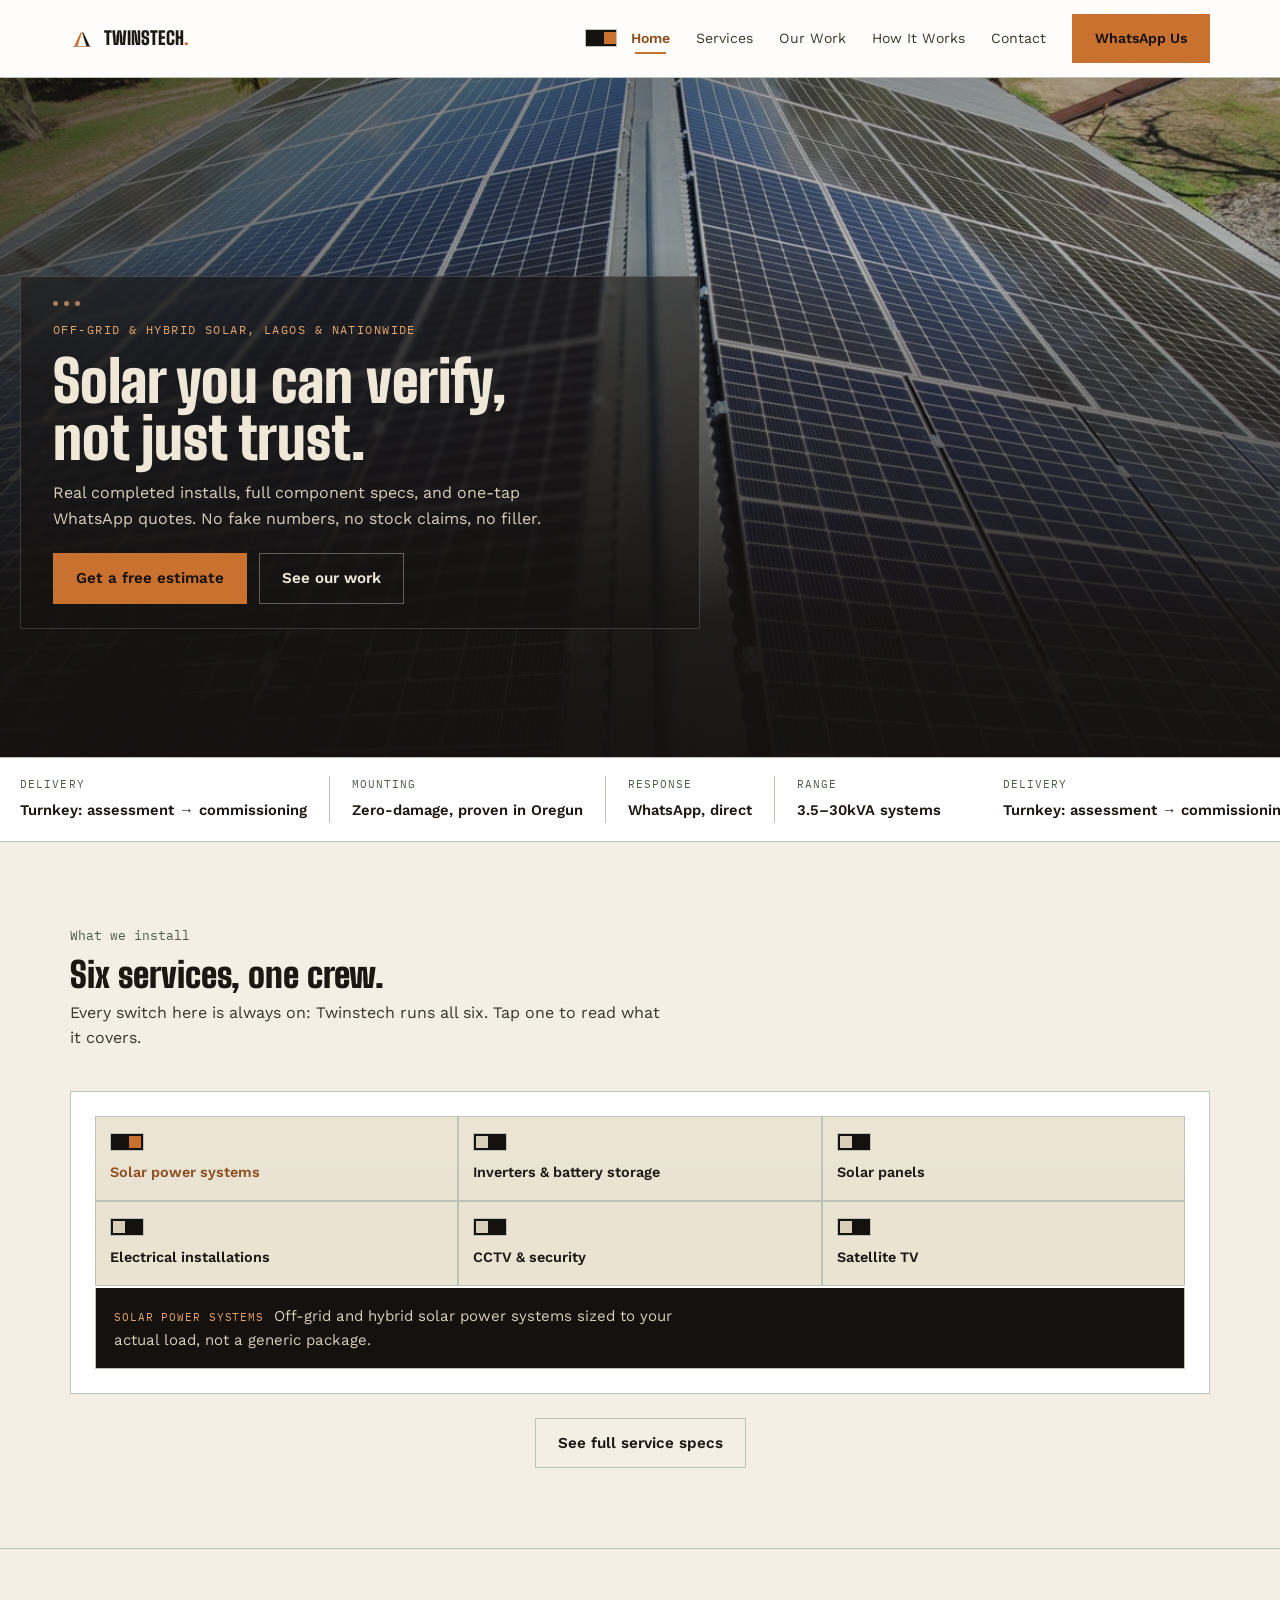
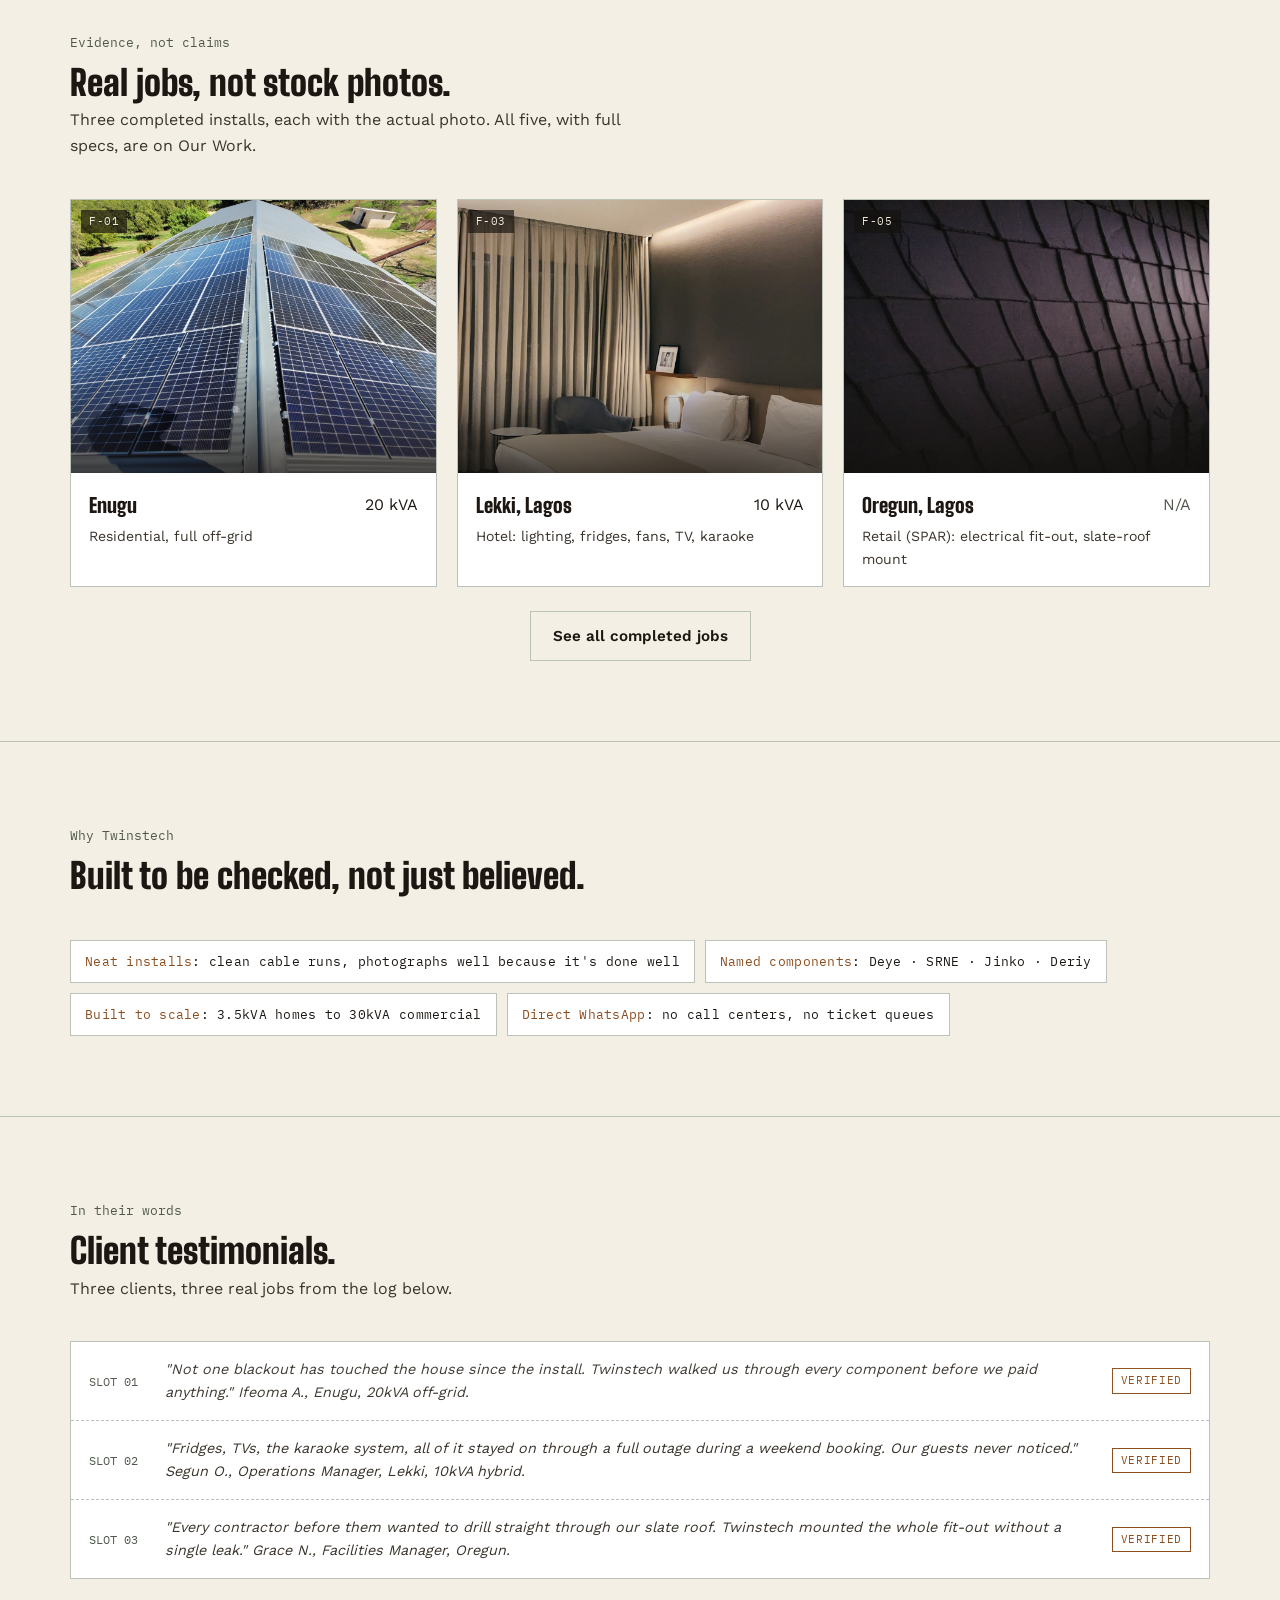
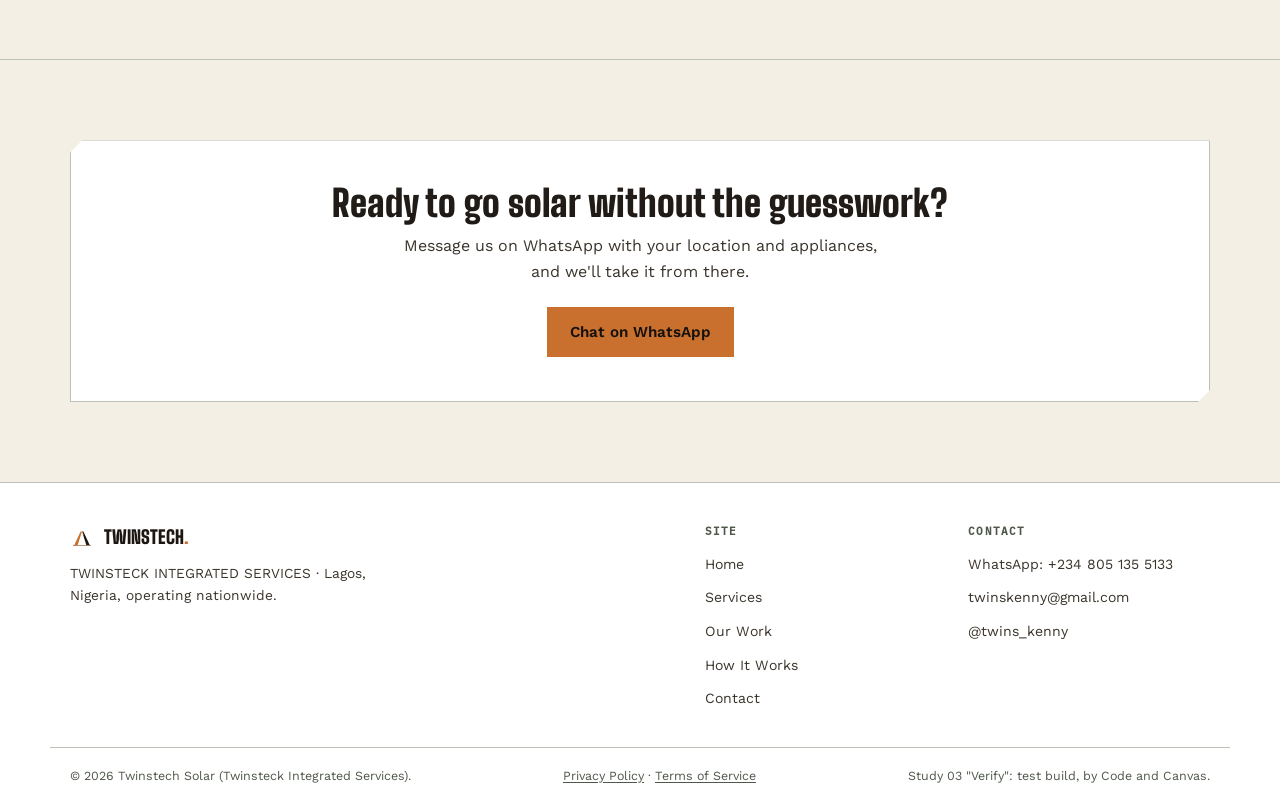
==== commit 3060c736: "Promote study-03-verify (finished site) to repo root; drop superseded draft pages" ====
--- a/index.html
+++ b/index.html
@@ -2,60 +2,69 @@
 <html lang="en">
 <head>
 <meta charset="UTF-8">
+<script src="assets/js/theme-init.js"></script>
 <meta name="viewport" content="width=device-width, initial-scale=1.0">
-<title>Twinstech Solar | Off-Grid & Hybrid Solar Installers, Lagos & Nationwide</title>
-<meta name="description" content="Twinstech Solar installs off-grid and hybrid solar, inverters, CCTV and satellite TV across Lagos and nationwide Nigeria. Real completed projects, transparent specs, one-tap WhatsApp quotes.">
-<link rel="canonical" href="index.html">
-
+<link rel="preload" href="assets/fonts/bigshoulders-900.woff2" as="font" type="font/woff2" crossorigin>
+<link rel="preload" href="assets/fonts/worksans-400.woff2" as="font" type="font/woff2" crossorigin>
+<link rel="preload" href="assets/fonts/plexmono-400.woff2" as="font" type="font/woff2" crossorigin>
+<link rel="preload" href="assets/images/project-enugu.jpg" as="image" fetchpriority="high">
+<meta name="robots" content="noindex,nofollow">
+<title>Twinstech Solar | Study 03 "Verify" (test build)</title>
+<meta name="description" content="Test build: Twinstech Solar homepage, built from scratch as one evidence document, with a spec strip, real breaker switchboard, and a full commissioning log instead of generic marketing sections.">
+<link rel="canonical" href="https://twinstech-solar.example/">
 <meta property="og:type" content="website">
+<meta property="og:url" content="https://twinstech-solar.example/">
+<meta property="og:title" content="Twinstech Solar | Off-grid & hybrid solar, Lagos & nationwide">
+<meta property="og:description" content="Real completed installs, full component specs, and one-tap WhatsApp quotes. No fake numbers, no stock claims, no filler.">
+<meta property="og:image" content="https://twinstech-solar.example/assets/images/project-enugu.jpg">
 <meta property="og:site_name" content="Twinstech Solar">
-<meta property="og:title" content="Twinstech Solar | Off-Grid & Hybrid Solar Installers">
-<meta property="og:description" content="Real completed solar, inverter, electrical, CCTV and satellite-TV installations across Lagos and nationwide Nigeria. Message us directly on WhatsApp.">
-<meta name="twitter:card" content="summary">
-<meta name="twitter:site" content="@twins_kenny">
-<meta name="twitter:title" content="Twinstech Solar | Off-Grid & Hybrid Solar Installers">
-<meta name="twitter:description" content="Real completed solar, inverter, electrical, CCTV and satellite-TV installations across Lagos and nationwide Nigeria.">
-
-<link rel="icon" type="image/svg+xml" href="assets/images/favicon.svg">
-<link rel="preconnect" href="https://fonts.googleapis.com">
-<link rel="preconnect" href="https://fonts.gstatic.com" crossorigin>
-<link href="https://fonts.googleapis.com/css2?family=Space+Grotesk:wght@600;700&family=Inter:wght@400;500;600&family=IBM+Plex+Mono:wght@400;500&display=swap" rel="stylesheet">
-<link rel="stylesheet" href="assets/css/styles.css">
-
+<meta property="og:locale" content="en_NG">
+<meta name="twitter:card" content="summary_large_image">
+<meta name="twitter:title" content="Twinstech Solar | Off-grid & hybrid solar, Lagos & nationwide">
+<meta name="twitter:description" content="Real completed installs, full component specs, and one-tap WhatsApp quotes. No fake numbers, no stock claims, no filler.">
+<meta name="twitter:image" content="https://twinstech-solar.example/assets/images/project-enugu.jpg">
 <script type="application/ld+json">
 {
   "@context": "https://schema.org",
   "@type": "LocalBusiness",
   "name": "Twinstech Solar",
   "alternateName": "Twinsteck Integrated Services",
+  "image": "https://twinstech-solar.example/assets/images/project-enugu.jpg",
+  "url": "https://twinstech-solar.example/",
   "telephone": "+2348051355133",
   "email": "twinskenny@gmail.com",
   "address": { "@type": "PostalAddress", "addressLocality": "Lagos", "addressCountry": "NG" },
   "areaServed": "NG",
-  "sameAs": ["https://x.com/twins_kenny"]
+  "sameAs": ["https://x.com/twins_kenny"],
+  "hasOfferCatalog": {
+    "@type": "OfferCatalog",
+    "name": "Services",
+    "itemListElement": [
+      { "@type": "Offer", "itemOffered": { "@type": "Service", "name": "Solar power systems" } },
+      { "@type": "Offer", "itemOffered": { "@type": "Service", "name": "Inverters & battery storage" } },
+      { "@type": "Offer", "itemOffered": { "@type": "Service", "name": "Solar panels" } },
+      { "@type": "Offer", "itemOffered": { "@type": "Service", "name": "Electrical installations" } },
+      { "@type": "Offer", "itemOffered": { "@type": "Service", "name": "CCTV & security camera systems" } },
+      { "@type": "Offer", "itemOffered": { "@type": "Service", "name": "Satellite TV installation" } }
+    ]
+  }
 }
 </script>
+<link rel="icon" type="image/svg+xml" href="assets/images/logo-mark.svg">
+<link rel="stylesheet" href="assets/css/style.css">
 </head>
 <body>
 
-<div class="bg-doodles" aria-hidden="true">
-  <svg class="doodle" style="top:6%;left:8%;" viewBox="0 0 32 20" fill="none" stroke="currentColor" stroke-width="1.5" stroke-linecap="round" stroke-linejoin="round"><path d="M1 10h5l3-8 5 16 5-16 5 16 3-8h5"/></svg>
-  <svg class="doodle" style="top:16%;left:86%;" viewBox="0 0 24 24" fill="none" stroke="currentColor" stroke-width="1.5" stroke-linecap="round" stroke-linejoin="round"><rect x="4" y="8" width="16" height="10" rx="2"/><path d="M9 8V4M15 8V4"/></svg>
-  <svg class="doodle" style="top:40%;left:4%;" viewBox="0 0 24 24" fill="none" stroke="currentColor" stroke-width="1.5" stroke-linecap="round" stroke-linejoin="round"><circle cx="12" cy="10" r="6"/><path d="M9 20h6M10 23h4M10 16l2-3 2 3"/></svg>
-  <svg class="doodle" style="top:55%;left:91%;" viewBox="0 0 24 24" fill="none" stroke="currentColor" stroke-width="1.5" stroke-linecap="round"><path d="M4 12h6M14 12h6"/><path d="M10 4v16M14 4v16"/></svg>
-  <svg class="doodle" style="top:70%;left:9%;" viewBox="0 0 24 24" fill="none" stroke="currentColor" stroke-width="1.5" stroke-linecap="round"><path d="M3 12h7M10 12l7-5M17 12h4"/><circle cx="10" cy="12" r="1.4" fill="currentColor" stroke="none"/></svg>
-  <svg class="doodle" style="top:80%;left:84%;" viewBox="0 0 24 24" fill="none" stroke="currentColor" stroke-width="1.5" stroke-linecap="round"><circle cx="12" cy="12" r="3"/><path d="M12 2v5M12 17v5M2 12h5M17 12h5"/></svg>
-  <svg class="doodle" style="top:90%;left:22%;" viewBox="0 0 40 16" fill="none" stroke="currentColor" stroke-width="1.5" stroke-linecap="round"><path d="M1 8c3-6 5-6 8 0s5 6 8 0 5-6 8 0 5 6 8 0"/></svg>
-  <svg class="doodle" style="top:94%;left:68%;" viewBox="0 0 24 24" fill="none" stroke="currentColor" stroke-width="1.5" stroke-linecap="round"><rect x="6" y="6" width="12" height="12" rx="1.5"/><path d="M6 9H2M6 15H2M22 9h-4M22 15h-4M9 6V2M15 6V2M9 22v-4M15 22v-4"/></svg>
-  <svg class="doodle" style="top:26%;left:50%;width:56px;height:56px;" viewBox="0 0 24 24" fill="none" stroke="currentColor" stroke-width="1.5" stroke-linecap="round"><rect x="6" y="9" width="12" height="6" rx="3"/><path d="M2 12h4M18 12h4"/></svg>
-  <svg class="doodle" style="top:48%;left:44%;width:40px;height:40px;" viewBox="0 0 24 24" fill="none" stroke="currentColor" stroke-width="1.5" stroke-linecap="round" stroke-linejoin="round"><rect x="7" y="4" width="10" height="16" rx="2"/><rect x="10" y="1.5" width="4" height="3" rx="1"/><path d="M9 9h6M9 13h6"/></svg>
-  <svg class="doodle" style="top:63%;left:60%;width:60px;height:60px;" viewBox="0 0 24 24" fill="none" stroke="currentColor" stroke-width="1.5" stroke-linecap="round" stroke-linejoin="round"><circle cx="12" cy="12" r="9"/><path d="M13 7l-4 6h3l-1 4 5-7h-3z"/></svg>
-  <svg class="doodle" style="top:11%;left:60%;width:40px;height:40px;" viewBox="0 0 24 24" fill="none" stroke="currentColor" stroke-width="1.5" stroke-linecap="round" stroke-linejoin="round"><circle cx="12" cy="12" r="7"/><path d="M8.5 8.5l7 7M8.5 15.5l7-7"/></svg>
-</div>
-
 <header class="site-header">
   <div class="container header-inner">
-    <a href="index.html" class="wordmark">Twinstech<span class="wordmark-accent">Solar</span></a>
+    <a href="index.html" class="brand-lockup">
+      <img src="assets/images/logo-mark.svg" alt="" data-logo>
+      <span class="wordmark">TWINSTECH<span class="accent-dot">.</span></span>
+    </a>
+    <div class="header-controls">
+      <button class="theme-toggle" id="theme-toggle" type="button" aria-label="Toggle light mode" aria-pressed="false">
+        <span class="tt-track"><span class="tt-thumb"></span></span>
+      </button>
     <nav class="main-nav">
       <button class="nav-toggle" id="nav-toggle" aria-expanded="false" aria-controls="nav-menu" aria-label="Toggle menu">
         <span></span><span></span><span></span>
@@ -69,253 +78,225 @@
         <li><a class="btn btn-whatsapp header-cta" href="https://wa.me/2348051355133" target="_blank" rel="noopener">WhatsApp Us</a></li>
       </ul>
     </nav>
+    </div>
   </div>
 </header>
 
 <main>
 
-  <!-- Hero -->
+  <!-- Hero: nameplate over the actual Enugu install photo -->
   <section class="hero">
-    <div class="container hero-grid">
-      <div>
-        <div class="eyebrow">Off-grid & hybrid solar, Lagos & nationwide</div>
+    <div class="hero-photo"></div>
+    <div class="hero-scrim"></div>
+    <div class="hero-inner">
+      <div class="plate">
+        <div class="rivets"><span></span><span></span><span></span></div>
+        <p class="eyebrow">Off-grid &amp; hybrid solar, Lagos &amp; nationwide</p>
         <h1>Solar you can verify, not just trust.</h1>
-        <p class="hero-sub">Real completed installs, full component specs, and one-tap WhatsApp quotes. No fake numbers, no stock photos, no filler.</p>
+        <p class="hero-sub">Real completed installs, full component specs, and one-tap WhatsApp quotes. No fake numbers, no stock claims, no filler.</p>
         <div class="hero-ctas">
           <a class="btn btn-primary" href="contact.html">Get a free estimate</a>
           <a class="btn btn-ghost" href="our-work.html">See our work</a>
         </div>
       </div>
-      <div class="featured-card">
-        <div class="photo-placeholder">
-          <svg viewBox="0 0 24 24" fill="none" stroke="currentColor" stroke-width="1.6" stroke-linecap="round" stroke-linejoin="round"><path d="M3 8a2 2 0 0 1 2-2h1.2l1-1.6h9.6l1 1.6H20a2 2 0 0 1 2 2v9a2 2 0 0 1-2 2H5a2 2 0 0 1-2-2Z"/><circle cx="12" cy="13" r="3.5"/></svg>
-          <span class="ph-tag">Placeholder</span>
-          <span class="ph-caption">Photo: Enugu 20kVA rooftop array</span>
-        </div>
-        <div class="badge-row">
-          <div>
-            <div class="eyebrow">Recently completed</div>
-            <div style="font-weight:700;">Enugu: Full off-grid</div>
-          </div>
-          <span class="project-badge">20 kVA</span>
-        </div>
-      </div>
-    </div>
-  </section>
-
-  <!-- Trust strip -->
-  <section class="trust-strip">
-    <div class="container trust-grid">
-      <div class="trust-item">
-        <svg viewBox="0 0 24 24" fill="none" stroke="currentColor" stroke-width="1.8" stroke-linecap="round" stroke-linejoin="round"><path d="M14.7 6.3a4 4 0 0 0-5.4 5.4L3 18v3h3l6.3-6.3a4 4 0 0 0 5.4-5.4l-2.8 2.8-2-2Z"/></svg>
-        <div><strong>Turnkey delivery</strong><span>Assessment through commissioning, handled end to end.</span></div>
-      </div>
-      <div class="trust-item">
-        <svg viewBox="0 0 24 24" fill="none" stroke="currentColor" stroke-width="1.8" stroke-linecap="round" stroke-linejoin="round"><path d="M12 3 4 6v6c0 5 3.4 8.3 8 9 4.6-.7 8-4 8-9V6Z"/></svg>
-        <div><strong>Zero-damage mounting</strong><span>Proven on a slate-roof retail fit-out in Oregun.</span></div>
-      </div>
-      <div class="trust-item">
-        <svg viewBox="0 0 24 24" fill="none" stroke="currentColor" stroke-width="1.8" stroke-linecap="round" stroke-linejoin="round"><circle cx="12" cy="12" r="9"/><path d="M12 7v5l3.5 2"/></svg>
-        <div><strong>Fast WhatsApp response</strong><span>Message us directly. No forms, no call centers.</span></div>
-      </div>
-      <div class="trust-item">
-        <svg viewBox="0 0 24 24" fill="none" stroke="currentColor" stroke-width="1.8" stroke-linecap="round" stroke-linejoin="round"><path d="M3 17 9 11l4 4 8-8"/><path d="M15 7h6v6"/></svg>
-        <div><strong>Scalable systems</strong><span>From 3.5kVA homes to 30kVA commercial sites.</span></div>
-      </div>
-    </div>
-  </section>
-
-  <!-- Services preview -->
+    </div>
+  </section>
+
+  <!-- Spec strip: a nameplate data line, ticking continuously right to left -->
+  <section class="spec-strip">
+    <div class="spec-strip-track">
+      <div class="spec-strip-inner">
+        <div class="spec-item">
+          <span class="k">Delivery</span>
+          <span class="v">Turnkey: assessment → commissioning</span>
+        </div>
+        <div class="spec-item">
+          <span class="k">Mounting</span>
+          <span class="v">Zero-damage, proven in Oregun</span>
+        </div>
+        <div class="spec-item">
+          <span class="k">Response</span>
+          <span class="v">WhatsApp, direct</span>
+        </div>
+        <div class="spec-item">
+          <span class="k">Range</span>
+          <span class="v">3.5–30kVA systems</span>
+        </div>
+      </div>
+      <div class="spec-strip-inner" aria-hidden="true">
+        <div class="spec-item">
+          <span class="k">Delivery</span>
+          <span class="v">Turnkey: assessment → commissioning</span>
+        </div>
+        <div class="spec-item">
+          <span class="k">Mounting</span>
+          <span class="v">Zero-damage, proven in Oregun</span>
+        </div>
+        <div class="spec-item">
+          <span class="k">Response</span>
+          <span class="v">WhatsApp, direct</span>
+        </div>
+        <div class="spec-item">
+          <span class="k">Range</span>
+          <span class="v">3.5–30kVA systems</span>
+        </div>
+      </div>
+    </div>
+  </section>
+
+  <!-- Services: a real switchboard, one shared readout -->
   <section>
     <div class="container">
       <div class="section-head">
-        <div class="eyebrow">What we install</div>
-        <h2>Services</h2>
-        <p>Six services, one crew, from solar power to security and satellite TV.</p>
-      </div>
-      <div class="breaker-panel">
-        <div class="breaker-row" data-open="false">
-          <button class="breaker-row-head" aria-expanded="false">
-            <span class="breaker-num mono">01</span>
-            <span class="breaker-thumb" data-illustration="solar-power-systems">
-              <svg viewBox="0 0 24 24" fill="none" stroke="currentColor" stroke-width="1.8" stroke-linecap="round"><circle cx="12" cy="12" r="4"/><path d="M12 2v3M12 19v3M4.2 4.2l2.1 2.1M17.7 17.7l2.1 2.1M2 12h3M19 12h3M4.2 19.8l2.1-2.1M17.7 6.3l2.1-2.1"/></svg>
-            </span>
-            <span class="breaker-label">Solar power systems</span>
-            <span class="breaker-switch"></span>
-            <svg class="breaker-chevron" viewBox="0 0 24 24" fill="none" stroke="currentColor" stroke-width="2" stroke-linecap="round" stroke-linejoin="round"><path d="m6 9 6 6 6-6"/></svg>
-          </button>
-          <div class="breaker-row-body">
-            <div class="breaker-row-body-inner">Off-grid and hybrid solar power systems sized to your actual load, not a generic package.</div>
-          </div>
-        </div>
-        <div class="breaker-row" data-open="false">
-          <button class="breaker-row-head" aria-expanded="false">
-            <span class="breaker-num mono">02</span>
-            <span class="breaker-thumb" data-illustration="inverters-battery-storage">
-              <svg viewBox="0 0 24 24" fill="none" stroke="currentColor" stroke-width="1.8" stroke-linecap="round" stroke-linejoin="round"><rect x="2" y="7" width="18" height="10" rx="2"/><path d="M22 10v4"/><path d="M6 10v4M10 10v4"/></svg>
-            </span>
-            <span class="breaker-label">Inverters & battery storage</span>
-            <span class="breaker-switch"></span>
-            <svg class="breaker-chevron" viewBox="0 0 24 24" fill="none" stroke="currentColor" stroke-width="2" stroke-linecap="round" stroke-linejoin="round"><path d="m6 9 6 6 6-6"/></svg>
-          </button>
-          <div class="breaker-row-body">
-            <div class="breaker-row-body-inner">Deye and SRNE inverters paired with Deriy lithium battery banks for reliable backup and hybrid switching.</div>
-          </div>
-        </div>
-        <div class="breaker-row" data-open="false">
-          <button class="breaker-row-head" aria-expanded="false">
-            <span class="breaker-num mono">03</span>
-            <span class="breaker-thumb" data-illustration="solar-panels">
-              <svg viewBox="0 0 24 24" fill="none" stroke="currentColor" stroke-width="1.8" stroke-linejoin="round"><rect x="3" y="4" width="18" height="16" rx="1"/><path d="M3 10h18M3 15h18M9 4v16M15 4v16"/></svg>
-            </span>
-            <span class="breaker-label">Solar panels</span>
-            <span class="breaker-switch"></span>
-            <svg class="breaker-chevron" viewBox="0 0 24 24" fill="none" stroke="currentColor" stroke-width="2" stroke-linecap="round" stroke-linejoin="round"><path d="m6 9 6 6 6-6"/></svg>
-          </button>
-          <div class="breaker-row-body">
-            <div class="breaker-row-body-inner">Jinko panels, frequently used across our installs for their availability and consistent output.</div>
-          </div>
-        </div>
-        <div class="breaker-row" data-open="false">
-          <button class="breaker-row-head" aria-expanded="false">
-            <span class="breaker-num mono">04</span>
-            <span class="breaker-thumb" data-illustration="electrical-installations">
-              <svg viewBox="0 0 24 24" fill="none" stroke="currentColor" stroke-width="1.8" stroke-linecap="round" stroke-linejoin="round"><path d="M13 2 4 14h6l-1 8 9-12h-6l1-8Z"/></svg>
-            </span>
-            <span class="breaker-label">Electrical installations</span>
-            <span class="breaker-switch"></span>
-            <svg class="breaker-chevron" viewBox="0 0 24 24" fill="none" stroke="currentColor" stroke-width="2" stroke-linecap="round" stroke-linejoin="round"><path d="m6 9 6 6 6-6"/></svg>
-          </button>
-          <div class="breaker-row-body">
-            <div class="breaker-row-body-inner">Full electrical fit-outs and wiring, including tricky sites like our zero-damage slate-roof mount in Oregun.</div>
-          </div>
-        </div>
-      </div>
-      <div class="services-more text-center">
-        <a class="btn btn-ghost" href="services.html">See all services</a>
-      </div>
-    </div>
-  </section>
-
-  <!-- Why Twinstech -->
+        <div class="head-text">
+          <span class="section-index mono">What we install</span>
+          <h2>Six services, one crew.</h2>
+          <p>Every switch here is always on: Twinstech runs all six. Tap one to read what it covers.</p>
+        </div>
+      </div>
+
+      <div class="switchboard">
+        <div class="switch-grid" id="switch-grid">
+          <button class="switch-btn" aria-pressed="false" data-label="Solar power systems" data-desc="Off-grid and hybrid solar power systems sized to your actual load, not a generic package.">
+            <span class="sw-toggle"></span>
+            <span class="sw-label">Solar power systems</span>
+          </button>
+          <button class="switch-btn" aria-pressed="false" data-label="Inverters &amp; battery storage" data-desc="Deye and SRNE inverters paired with Deriy lithium battery banks for reliable backup and hybrid switching.">
+            <span class="sw-toggle"></span>
+            <span class="sw-label">Inverters &amp; battery storage</span>
+          </button>
+          <button class="switch-btn" aria-pressed="false" data-label="Solar panels" data-desc="Jinko panels, frequently used across our installs for their availability and consistent output.">
+            <span class="sw-toggle"></span>
+            <span class="sw-label">Solar panels</span>
+          </button>
+          <button class="switch-btn" aria-pressed="false" data-label="Electrical installations" data-desc="Full electrical fit-outs and wiring, including tricky sites like our zero-damage slate-roof mount in Oregun.">
+            <span class="sw-toggle"></span>
+            <span class="sw-label">Electrical installations</span>
+          </button>
+          <button class="switch-btn" aria-pressed="false" data-label="CCTV &amp; security" data-desc="Camera systems sized to the property, from single-entry coverage to full perimeter monitoring.">
+            <span class="sw-toggle"></span>
+            <span class="sw-label">CCTV &amp; security</span>
+          </button>
+          <button class="switch-btn" aria-pressed="false" data-label="Satellite TV" data-desc="Satellite TV setup and alignment, installed alongside your electrical or solar work.">
+            <span class="sw-toggle"></span>
+            <span class="sw-label">Satellite TV</span>
+          </button>
+        </div>
+        <div class="readout">
+          <p><span class="ro-label mono" id="readout-label"></span><span id="readout-text"></span></p>
+        </div>
+      </div>
+
+      <div class="section-more text-center">
+        <a class="btn btn-ghost" href="services.html">See full service specs</a>
+      </div>
+    </div>
+  </section>
+
+  <!-- Evidence: three featured jobs, full log lives on Our Work -->
   <section>
     <div class="container">
       <div class="section-head">
-        <div class="eyebrow">Why Twinstech</div>
-        <h2>Built to be checked, not just believed</h2>
-      </div>
-      <div class="why-grid">
-        <div class="why-card">
-          <svg viewBox="0 0 24 24" fill="none" stroke="currentColor" stroke-width="1.8" stroke-linecap="round" stroke-linejoin="round"><path d="M14.7 6.3a4 4 0 0 0-5.4 5.4L3 18v3h3l6.3-6.3a4 4 0 0 0 5.4-5.4l-2.8 2.8-2-2Z"/></svg>
-          <h3>Neat installs</h3>
-          <p>Clean cable runs and mounting: the kind of work that photographs well because it's done well.</p>
-        </div>
-        <div class="why-card">
-          <svg viewBox="0 0 24 24" fill="none" stroke="currentColor" stroke-width="1.8" stroke-linecap="round" stroke-linejoin="round"><circle cx="12" cy="8" r="5"/><path d="m8.5 12.5-1.5 7 5-2.5 5 2.5-1.5-7"/></svg>
-          <h3>Quality brands</h3>
-          <p>Deye and SRNE inverters, Jinko panels, Deriy lithium batteries: named components, not vague specs.</p>
-        </div>
-        <div class="why-card">
-          <svg viewBox="0 0 24 24" fill="none" stroke="currentColor" stroke-width="1.8" stroke-linecap="round" stroke-linejoin="round"><path d="M3 17 9 11l4 4 8-8"/><path d="M15 7h6v6"/></svg>
-          <h3>Built to scale</h3>
-          <p>The same team handles a 6kVA home and a 30kVA commercial site.</p>
-        </div>
-        <div class="why-card">
-          <svg viewBox="0 0 24 24" fill="none" stroke="currentColor" stroke-width="1.8" stroke-linecap="round" stroke-linejoin="round"><path d="M21 12a8 8 0 0 1-8 8H6l-3 3v-3.6A8 8 0 1 1 21 12Z"/></svg>
-          <h3>Direct WhatsApp communication</h3>
-          <p>Talk straight to the team handling your job. No call centers, no ticket queues.</p>
-        </div>
-      </div>
-    </div>
-  </section>
-
-  <!-- Featured projects -->
-  <section>
-    <div class="container">
-      <div class="section-head">
-        <div class="eyebrow">Evidence, not claims</div>
-        <h2>Featured projects</h2>
-        <p>A sample of real completed jobs, with full component specs.</p>
-      </div>
-      <div class="project-grid project-grid-3">
-        <div class="project-card">
-          <div class="photo-placeholder">
-            <svg viewBox="0 0 24 24" fill="none" stroke="currentColor" stroke-width="1.6" stroke-linecap="round" stroke-linejoin="round"><path d="M3 8a2 2 0 0 1 2-2h1.2l1-1.6h9.6l1 1.6H20a2 2 0 0 1 2 2v9a2 2 0 0 1-2 2H5a2 2 0 0 1-2-2Z"/><circle cx="12" cy="13" r="3.5"/></svg>
-            <span class="ph-tag">Placeholder</span>
-            <span class="ph-caption">Photo: Enugu rooftop array</span>
-          </div>
-          <div class="project-card-body">
-            <div class="project-loc">
+        <div class="head-text">
+          <span class="section-index mono">Evidence, not claims</span>
+          <h2>Real jobs, not stock photos.</h2>
+          <p>Three completed installs, each with the actual photo. All five, with full specs, are on Our Work.</p>
+        </div>
+      </div>
+
+      <div class="evidence-grid">
+        <a class="evidence-card" href="our-work.html#enugu">
+          <div class="evidence-photo">
+            <img src="assets/images/project-enugu.jpg" alt="Rooftop solar array, Enugu installation">
+            <span class="evidence-fnum mono">F-01</span>
+          </div>
+          <div class="evidence-body">
+            <div class="evidence-head">
               <h3>Enugu</h3>
               <span class="project-badge">20 kVA</span>
             </div>
-            <div class="project-type">Residential, full off-grid</div>
-          </div>
-        </div>
-        <div class="project-card">
-          <div class="photo-placeholder">
-            <svg viewBox="0 0 24 24" fill="none" stroke="currentColor" stroke-width="1.6" stroke-linecap="round" stroke-linejoin="round"><path d="M3 8a2 2 0 0 1 2-2h1.2l1-1.6h9.6l1 1.6H20a2 2 0 0 1 2 2v9a2 2 0 0 1-2 2H5a2 2 0 0 1-2-2Z"/><circle cx="12" cy="13" r="3.5"/></svg>
-            <span class="ph-tag">Placeholder</span>
-            <span class="ph-caption">Photo: Eleko duplex install</span>
-          </div>
-          <div class="project-card-body">
-            <div class="project-loc">
-              <h3>Eleko, Lagos</h3>
-              <span class="project-badge">6 kVA</span>
+            <p class="evidence-type">Residential, full off-grid</p>
+          </div>
+        </a>
+
+        <a class="evidence-card" href="our-work.html#lekki">
+          <div class="evidence-photo">
+            <img src="assets/images/project-lekki.jpg" alt="Guest room interior, Lekki hotel installation">
+            <span class="evidence-fnum mono">F-03</span>
+          </div>
+          <div class="evidence-body">
+            <div class="evidence-head">
+              <h3>Lekki, Lagos</h3>
+              <span class="project-badge">10 kVA</span>
             </div>
-            <div class="project-type">Residential duplex</div>
-          </div>
-        </div>
-        <div class="project-card">
-          <div class="photo-placeholder">
-            <svg viewBox="0 0 24 24" fill="none" stroke="currentColor" stroke-width="1.6" stroke-linecap="round" stroke-linejoin="round"><path d="M3 8a2 2 0 0 1 2-2h1.2l1-1.6h9.6l1 1.6H20a2 2 0 0 1 2 2v9a2 2 0 0 1-2 2H5a2 2 0 0 1-2-2Z"/><circle cx="12" cy="13" r="3.5"/></svg>
-            <span class="ph-tag">Placeholder</span>
-            <span class="ph-caption">Photo: Oregun SPAR slate-roof mount</span>
-          </div>
-          <div class="project-card-body">
-            <div class="project-loc">
+            <p class="evidence-type">Hotel: lighting, fridges, fans, TV, karaoke</p>
+          </div>
+        </a>
+
+        <a class="evidence-card" href="our-work.html#oregun">
+          <div class="evidence-photo">
+            <img src="assets/images/project-oregun.jpg" alt="Slate roof tiles, close detail">
+            <span class="evidence-fnum mono">F-05</span>
+          </div>
+          <div class="evidence-body">
+            <div class="evidence-head">
               <h3>Oregun, Lagos</h3>
+              <span class="project-badge" style="color:var(--label); border-color:var(--line);">N/A</span>
             </div>
-            <div class="project-type">Retail (SPAR)</div>
-            <div class="project-note">Zero-damage slate-roof mount: a notoriously difficult roof type, executed cleanly.</div>
-          </div>
-        </div>
-      </div>
-      <div class="services-more text-center">
-        <a class="btn btn-ghost" href="our-work.html">See all projects</a>
-      </div>
-    </div>
-  </section>
-
-  <!-- Testimonials -->
+            <p class="evidence-type">Retail (SPAR): electrical fit-out, slate-roof mount</p>
+          </div>
+        </a>
+      </div>
+
+      <div class="section-more text-center">
+        <a class="btn btn-ghost" href="our-work.html">See all completed jobs</a>
+      </div>
+    </div>
+  </section>
+
+  <!-- Capability tags: why Twinstech, as data, not icon cards -->
   <section>
     <div class="container">
       <div class="section-head">
-        <div class="eyebrow">In their words</div>
-        <h2>Client testimonials</h2>
-        <p>Real client quotes are being collected. These slots are placeholders, not filled in.</p>
-      </div>
-      <div class="testimonial-grid">
-        <div class="testimonial-card">
-          <div class="testimonial-quote">"[Client testimonial pending. Ask Twinstech for 2-3 real client quotes before this goes live]"</div>
-          <div class="testimonial-who">
-            <span class="testimonial-avatar">?</span>
-            <span class="testimonial-name">[Client name, location]</span>
-          </div>
-        </div>
-        <div class="testimonial-card">
-          <div class="testimonial-quote">"[Client testimonial pending. Ask Twinstech for 2-3 real client quotes before this goes live]"</div>
-          <div class="testimonial-who">
-            <span class="testimonial-avatar">?</span>
-            <span class="testimonial-name">[Client name, location]</span>
-          </div>
-        </div>
-        <div class="testimonial-card">
-          <div class="testimonial-quote">"[Client testimonial pending. Ask Twinstech for 2-3 real client quotes before this goes live]"</div>
-          <div class="testimonial-who">
-            <span class="testimonial-avatar">?</span>
-            <span class="testimonial-name">[Client name, location]</span>
-          </div>
+        <div class="head-text">
+          <span class="section-index mono">Why Twinstech</span>
+          <h2>Built to be checked, not just believed.</h2>
+        </div>
+      </div>
+      <div class="tag-row">
+        <span class="cap-tag"><span class="cap-strong">Neat installs</span>: clean cable runs, photographs well because it's done well</span>
+        <span class="cap-tag"><span class="cap-strong">Named components</span>: Deye · SRNE · Jinko · Deriy</span>
+        <span class="cap-tag"><span class="cap-strong">Built to scale</span>: 3.5kVA homes to 30kVA commercial</span>
+        <span class="cap-tag"><span class="cap-strong">Direct WhatsApp</span>: no call centers, no ticket queues</span>
+      </div>
+    </div>
+  </section>
+
+  <!-- Testimonials: honest pending log slots -->
+  <section>
+    <div class="container">
+      <div class="section-head">
+        <div class="head-text">
+          <span class="section-index mono">In their words</span>
+          <h2>Client testimonials.</h2>
+          <p>Three clients, three real jobs from the log below.</p>
+        </div>
+      </div>
+      <div class="slot-list">
+        <div class="slot">
+          <span class="slot-id mono">SLOT 01</span>
+          <span class="slot-body">"Not one blackout has touched the house since the install. Twinstech walked us through every component before we paid anything." Ifeoma A., Enugu, 20kVA off-grid.</span>
+          <span class="slot-tag verified">Verified</span>
+        </div>
+        <div class="slot">
+          <span class="slot-id mono">SLOT 02</span>
+          <span class="slot-body">"Fridges, TVs, the karaoke system, all of it stayed on through a full outage during a weekend booking. Our guests never noticed." Segun O., Operations Manager, Lekki, 10kVA hybrid.</span>
+          <span class="slot-tag verified">Verified</span>
+        </div>
+        <div class="slot">
+          <span class="slot-id mono">SLOT 03</span>
+          <span class="slot-body">"Every contractor before them wanted to drill straight through our slate roof. Twinstech mounted the whole fit-out without a single leak." Grace N., Facilities Manager, Oregun.</span>
+          <span class="slot-tag verified">Verified</span>
         </div>
       </div>
     </div>
@@ -324,7 +305,7 @@
   <!-- Closing CTA -->
   <section>
     <div class="container">
-      <div class="cta-band">
+      <div class="cta-band chamfer">
         <h2>Ready to go solar without the guesswork?</h2>
         <p>Message us on WhatsApp with your location and appliances, and we'll take it from there.</p>
         <a class="btn btn-primary" href="https://wa.me/2348051355133" target="_blank" rel="noopener">Chat on WhatsApp</a>
@@ -337,7 +318,10 @@
 <footer class="site-footer">
   <div class="container footer-inner">
     <div class="footer-brand">
-      <a href="index.html" class="wordmark">Twinstech<span class="wordmark-accent">Solar</span></a>
+      <a href="index.html" class="brand-lockup">
+        <img src="assets/images/logo-mark.svg" alt="" data-logo>
+        <span class="wordmark">TWINSTECH<span class="accent-dot">.</span></span>
+      </a>
       <p>TWINSTECK INTEGRATED SERVICES · Lagos, Nigeria, operating nationwide.</p>
     </div>
     <div class="footer-cols">
@@ -362,7 +346,9 @@
     </div>
   </div>
   <div class="container footer-bottom">
-    <p>&copy; 2026 Twinstech Solar (Twinsteck Integrated Services). Spec/demo site by Code and Canvas.</p>
+    <p>&copy; 2026 Twinstech Solar (Twinsteck Integrated Services).</p>
+    <p><a href="privacy.html">Privacy Policy</a> &middot; <a href="terms.html">Terms of Service</a></p>
+    <p>Study 03 "Verify": test build, by Code and Canvas.</p>
   </div>
 </footer>
 
--- a/assets/css/style.css
+++ b/assets/css/style.css
@@ -0,0 +1,542 @@
+/* ============================================================
+   Twinstech Solar — Study 03 "Verify"
+   Built from scratch around one idea: the whole page is a single
+   evidence document, not a stack of marketing sections. Charcoal/
+   copper/porcelain system from Study 01. Self-hosted fonts,
+   mobile-first. Business facts only from twinstech-build-brief-main.md.
+   ============================================================ */
+
+@font-face{
+  font-family:'Big Shoulders Display';
+  font-weight:900; font-style:normal; font-display:swap;
+  src:url('../fonts/bigshoulders-900.woff2') format('woff2');
+}
+@font-face{
+  font-family:'Work Sans';
+  font-weight:400 600; font-style:normal; font-display:swap;
+  src:url('../fonts/worksans-400.woff2') format('woff2');
+}
+@font-face{
+  font-family:'IBM Plex Mono';
+  font-weight:400; font-style:normal; font-display:swap;
+  src:url('../fonts/plexmono-400.woff2') format('woff2');
+}
+@font-face{
+  font-family:'IBM Plex Mono';
+  font-weight:500; font-style:normal; font-display:swap;
+  src:url('../fonts/plexmono-500.woff2') format('woff2');
+}
+
+:root{
+  --charcoal-950:#14110F;
+  --charcoal-900:#1C1712;
+  --charcoal-800:#282019;
+  --charcoal-700:#3A2F25;
+  --copper-700:#8C4E1F;
+  --copper-500:#C9702E;
+  --copper-300:#E4A46B;
+  --porcelain-50:#EFE8D8;
+  --porcelain-200:#D8CFBB;
+  --hazard-500:#D6402A;
+  --ink-400:#948A78;
+
+  --bg:var(--charcoal-950);
+  --panel:var(--charcoal-900);
+  --tile:var(--charcoal-800);
+  --line:var(--charcoal-700);
+  --text:var(--porcelain-50);
+  --text-muted:var(--porcelain-200);
+  --label:var(--ink-400);
+  --accent:var(--copper-500);
+  --accent-soft:var(--copper-300);
+  --signal:var(--hazard-500);
+  --header-bg:rgba(28,23,18,0.92);
+
+  --container:1180px;
+  --chamfer:12px;
+}
+
+/* Light theme: "daylight / galvanized steel & porcelain" — not the inside
+   of a breaker box, the installation itself in daylight. Copper stays the
+   one constant accent across both themes; everything else re-grounds. */
+:root[data-theme="light"]{
+  --bg:#F3EFE4;
+  --panel:#FFFFFF;
+  --tile:#EAE3D2;
+  --line:#BCC2B8;
+  --text:#1C1712;
+  --text-muted:#3A342C;
+  --label:#4F584B;
+  --accent-soft:#8C4E1F;
+  --header-bg:rgba(255,255,255,0.85);
+}
+
+*{box-sizing:border-box;}
+html{-webkit-text-size-adjust:100%;}
+body{
+  margin:0; background:var(--bg); color:var(--text);
+  font-family:'Work Sans', sans-serif; font-size:16px; line-height:1.6;
+  -webkit-font-smoothing:antialiased;
+  position:relative;
+}
+
+/* Subtle material grain — matte plastic/painted metal is never perfectly
+   flat. Blend mode makes it read relative to whatever's underneath, so it
+   works unchanged in both themes. */
+body::before{
+  content:"";
+  position:fixed; inset:0; z-index:1000; pointer-events:none;
+  opacity:0.05; mix-blend-mode:overlay;
+  background-image:url("data:image/svg+xml,%3Csvg xmlns='http://www.w3.org/2000/svg'%3E%3Cfilter id='n'%3E%3CfeTurbulence type='fractalNoise' baseFrequency='0.85' numOctaves='2' stitchTiles='stitch'/%3E%3C/filter%3E%3Crect width='100%25' height='100%25' filter='url(%23n)'/%3E%3C/svg%3E");
+  background-size:180px 180px;
+}
+
+/* Panel lighting sheen — a faint top-down highlight on the flat color
+   panels, mimicking raking light on painted enclosure metal rather than
+   a decorative color gradient. Excludes case-file and evidence-card:
+   they hold real photography, which shouldn't get a white tint. */
+.service-module, .process-list, .terms-card, .calc-panel,
+.contact-block, .switchboard, .slot-list, .cta-band{
+  position:relative;
+}
+.service-module::before, .process-list::before, .terms-card::before, .calc-panel::before,
+.contact-block::before, .switchboard::before, .slot-list::before, .cta-band::before{
+  content:"";
+  position:absolute; inset:0; pointer-events:none;
+  background:linear-gradient(180deg, rgba(255,255,255,0.05) 0%, rgba(255,255,255,0) 40%);
+}
+img{max-width:100%; display:block;}
+a{color:inherit; text-decoration:none;}
+h1,h2,h3{margin:0;}
+p{margin:0;}
+ul{list-style:none; margin:0; padding:0;}
+button{font:inherit; color:inherit; background:none; border:0; cursor:pointer;}
+table{border-collapse:collapse; width:100%;}
+
+@media (prefers-reduced-motion: reduce){
+  *{animation-duration:0.001ms !important; transition-duration:0.001ms !important;}
+}
+
+.container{ max-width:var(--container); margin:0 auto; padding:0 20px; }
+.mono{ font-family:'IBM Plex Mono', monospace; }
+.eyebrow{
+  font-family:'IBM Plex Mono', monospace; font-size:0.75rem;
+  letter-spacing:0.12em; text-transform:uppercase; color:var(--accent-soft);
+}
+h1,h2,.display{ font-family:'Big Shoulders Display', sans-serif; font-weight:900; line-height:0.98; }
+
+.chamfer{
+  clip-path:polygon(
+    0 var(--chamfer), var(--chamfer) 0,
+    100% 0, 100% calc(100% - var(--chamfer)),
+    calc(100% - var(--chamfer)) 100%, 0 100%
+  );
+}
+.rivets{ display:flex; gap:6px; }
+.rivets span{ width:5px; height:5px; border-radius:50%; background:var(--accent-soft); opacity:0.7; }
+
+/* ---------------- header ---------------- */
+.site-header{
+  position:sticky; top:0; z-index:40;
+  background:var(--header-bg); backdrop-filter:blur(6px);
+  border-bottom:1px solid var(--line);
+}
+.header-inner{ display:flex; align-items:center; justify-content:space-between; gap:16px; padding:14px 20px; }
+.brand-lockup{ display:flex; align-items:center; gap:10px; }
+.brand-lockup img{ width:24px; height:auto; }
+.brand-lockup .wordmark{ font-family:'Big Shoulders Display', sans-serif; font-weight:900; font-size:1.15rem; color:var(--text); }
+.brand-lockup .wordmark .accent-dot{ color:var(--accent); }
+
+.header-controls{ display:flex; align-items:center; gap:8px; }
+
+/* Theme toggle: styled as the same physical switch used on the
+   services switchboard — flip it and the whole site's "lights" change. */
+.theme-toggle{ display:flex; align-items:center; justify-content:center; width:44px; height:44px; flex:none; }
+.theme-toggle .tt-track{
+  width:34px; height:18px; background:var(--charcoal-950); border:1px solid var(--line); position:relative;
+}
+.theme-toggle .tt-thumb{
+  position:absolute; top:2px; left:2px; width:12px; height:12px;
+  background:var(--porcelain-200); transition:transform 0.15s ease, background 0.15s ease;
+}
+[data-theme="light"] .theme-toggle .tt-thumb{ transform:translateX(16px); background:var(--copper-500); }
+
+.nav-toggle{ display:flex; flex-direction:column; justify-content:center; gap:5px; width:44px; height:44px; align-items:center; }
+.nav-toggle span{ width:22px; height:2px; background:var(--text); }
+.main-nav{ position:relative; }
+.nav-menu{
+  position:fixed; top:60px; right:0; left:0;
+  background:var(--panel); border-bottom:1px solid var(--line);
+  display:flex; flex-direction:column; padding:8px 20px 18px;
+  transform:translateY(-8px); opacity:0; pointer-events:none;
+  transition:opacity 0.18s ease, transform 0.18s ease;
+}
+.nav-menu.is-open{ opacity:1; transform:translateY(0); pointer-events:auto; }
+.nav-menu li{ border-top:1px solid var(--line); }
+.nav-menu li:first-child{ border-top:0; }
+.nav-menu a{ display:block; padding:14px 4px; font-size:0.95rem; color:var(--text-muted); position:relative; }
+.nav-menu a:hover{ color:var(--text); }
+.nav-menu a.is-active{ color:var(--accent-soft); font-weight:600; }
+.nav-menu a.is-active::after{
+  content:""; position:absolute; left:4px; right:4px; bottom:2px;
+  height:2px; background:var(--accent);
+}
+.nav-menu .header-cta{ margin-top:12px; display:inline-flex; justify-content:center; }
+.nav-menu .header-cta.is-active::after{ content:none; }
+
+.btn{
+  display:inline-flex; align-items:center; justify-content:center; gap:8px;
+  padding:12px 22px; font-weight:600; font-size:0.95rem; min-height:44px; border:1px solid transparent;
+}
+.btn-primary{ background:var(--accent); color:var(--charcoal-950); }
+.btn-primary:hover{ background:var(--accent-soft); }
+.btn-ghost{ border-color:var(--line); color:var(--text); }
+.btn-ghost:hover{ border-color:var(--accent-soft); color:var(--accent-soft); }
+.btn-whatsapp.btn-whatsapp{
+  background:var(--accent); color:var(--charcoal-950); padding:12px 22px;
+}
+.btn-whatsapp.btn-whatsapp:hover{ background:var(--accent-soft); color:var(--charcoal-950); }
+
+@media (min-width:860px){
+  .nav-toggle{ display:none; }
+  .main-nav{ display:flex; }
+  .nav-menu{
+    position:static; flex-direction:row; align-items:center; gap:26px;
+    background:none; border:0; padding:0; opacity:1; transform:none; pointer-events:auto;
+  }
+  .nav-menu li{ border-top:0; }
+  .nav-menu a{ padding:6px 0; font-size:0.88rem; }
+  .nav-menu .header-cta{ margin-top:0; }
+}
+
+/* ---------------- page header (interior pages, no photo) ---------------- */
+.page-header{ padding:clamp(36px,6vw,56px) 0; border-bottom:1px solid var(--line); background:var(--panel); }
+.page-header .plate{ max-width:720px; background:var(--charcoal-950); border:1px solid var(--line); padding:22px clamp(20px,4vw,32px); }
+.page-header h1{ font-size:clamp(1.9rem,6vw,3rem); margin:12px 0 10px; text-wrap:balance; }
+.page-header .hero-sub{ margin:0; }
+
+/* ---------------- service modules (services.html) ---------------- */
+.service-list{ display:flex; flex-direction:column; gap:2px; background:var(--line); border:1px solid var(--line); }
+.service-module{ background:var(--panel); padding:clamp(20px,4vw,28px); display:grid; gap:16px; }
+.service-module-head{ display:flex; align-items:center; gap:14px; }
+.service-module-head .sm-icon{
+  width:40px; height:40px; flex:none; display:flex; align-items:center; justify-content:center;
+  background:var(--tile); border:1px solid var(--line); color:var(--accent-soft);
+}
+.service-module-head .sm-icon svg{ width:20px; height:20px; }
+.service-module-head h3{ font-family:'Big Shoulders Display', sans-serif; font-weight:900; font-size:1.4rem; }
+.service-module-body{ color:var(--text-muted); max-width:68ch; }
+.service-meta{ display:flex; flex-direction:column; gap:8px; }
+.service-meta-row{ display:flex; flex-wrap:wrap; align-items:center; gap:8px; }
+.service-meta-row .sm-label{
+  font-family:'IBM Plex Mono', monospace; font-size:0.68rem; letter-spacing:0.08em; text-transform:uppercase;
+  color:var(--label); width:70px; flex:none;
+}
+.mini-tag{
+  font-family:'IBM Plex Mono', monospace; font-size:0.75rem; color:var(--text-muted);
+  border:1px solid var(--line); padding:4px 9px;
+}
+
+@media (min-width:760px){
+  .service-module{ grid-template-columns:260px 1fr; align-items:start; }
+}
+
+/* ---------------- case files (our-work.html) ---------------- */
+.case-list{ display:flex; flex-direction:column; gap:24px; }
+.case-file{ border:1px solid var(--line); background:var(--panel); scroll-margin-top:80px; }
+.case-photo{ position:relative; aspect-ratio:16/10; overflow:hidden; }
+.case-photo img{ width:100%; height:100%; object-fit:cover; }
+.case-fnum{
+  position:absolute; top:12px; left:12px;
+  font-family:'IBM Plex Mono', monospace; font-size:0.7rem; letter-spacing:0.05em;
+  color:var(--porcelain-50); background:rgba(20,17,15,0.65); padding:4px 9px;
+}
+.case-body{ padding:clamp(18px,3vw,26px); }
+.case-head{ display:flex; align-items:flex-start; justify-content:space-between; gap:14px; margin-bottom:4px; }
+.case-head h3{ font-family:'Big Shoulders Display', sans-serif; font-weight:900; font-size:1.6rem; }
+.case-type{ color:var(--text-muted); font-size:0.92rem; margin-bottom:16px; }
+.case-specs{ margin:0 0 14px; display:grid; gap:8px; }
+.case-specs .row{ display:grid; grid-template-columns:90px 1fr; gap:10px; font-size:0.88rem; }
+.case-specs .row dt{ font-family:'IBM Plex Mono', monospace; font-size:0.68rem; letter-spacing:0.06em; text-transform:uppercase; color:var(--label); padding-top:2px; }
+.case-specs .row dd{ margin:0; color:var(--text-muted); font-family:'IBM Plex Mono', monospace; font-size:0.85rem; }
+.case-note{ padding:12px 14px; border-left:2px solid var(--accent); background:var(--tile); color:var(--text-muted); font-size:0.9rem; }
+
+@media (min-width:760px){
+  .case-file{ display:grid; grid-template-columns:1fr 1fr; align-items:start; }
+}
+
+/* ---------------- process log (how-it-works.html) ---------------- */
+.process-list{ border:1px solid var(--line); background:var(--panel); }
+.process-step{ display:grid; gap:12px; padding:22px clamp(18px,3vw,26px); border-top:1px solid var(--line); }
+.process-step:first-child{ border-top:0; }
+.process-step-head{ display:flex; align-items:center; gap:14px; flex-wrap:wrap; }
+.process-step-head .ps-num{
+  font-family:'IBM Plex Mono', monospace; font-size:0.8rem; color:var(--accent-soft);
+  width:36px; height:36px; flex:none; display:flex; align-items:center; justify-content:center;
+  border:1px solid var(--line); background:var(--tile);
+}
+.process-step-head h3{ font-family:'Big Shoulders Display', sans-serif; font-weight:900; font-size:1.3rem; flex:1; }
+.process-step-head .ps-duration{
+  font-family:'IBM Plex Mono', monospace; font-size:0.72rem; letter-spacing:0.04em;
+  color:var(--label); border:1px solid var(--line); padding:4px 9px; white-space:nowrap;
+}
+.process-step p{ color:var(--text-muted); max-width:66ch; padding-left:50px; }
+@media (max-width:520px){ .process-step p{ padding-left:0; } }
+
+.terms-grid{ display:grid; gap:2px; background:var(--line); border:1px solid var(--line); }
+.terms-card{ background:var(--panel); padding:20px; }
+.terms-card h4{
+  font-family:'IBM Plex Mono', monospace; font-size:0.72rem; letter-spacing:0.08em; text-transform:uppercase;
+  color:var(--accent-soft); margin-bottom:12px;
+}
+.terms-card ul{ display:flex; flex-direction:column; gap:8px; }
+.terms-card li{ color:var(--text-muted); font-size:0.9rem; padding-left:14px; position:relative; }
+.terms-card li::before{ content:"·"; position:absolute; left:0; color:var(--label); }
+@media (min-width:760px){ .terms-grid{ grid-template-columns:repeat(3,1fr); } }
+
+/* ---------------- load calculator (contact.html) ---------------- */
+.calc-panel{ border:1px solid var(--line); background:var(--panel); }
+.calc-row{
+  display:grid; grid-template-columns:1fr auto auto; gap:12px; align-items:center;
+  padding:14px clamp(16px,3vw,22px); border-top:1px solid var(--line);
+}
+.calc-row:first-child{ border-top:0; }
+.calc-row .cr-label{ font-weight:600; font-size:0.94rem; }
+.calc-row .cr-watt{
+  font-family:'IBM Plex Mono', monospace; font-size:0.75rem; color:var(--label);
+  font-variant-numeric:tabular-nums; white-space:nowrap;
+}
+.stepper{ display:flex; align-items:center; gap:0; border:1px solid var(--line); }
+.stepper-btn{
+  width:44px; height:44px; display:flex; align-items:center; justify-content:center;
+  font-size:1.1rem; color:var(--text); background:var(--tile);
+}
+.stepper-btn:hover{ color:var(--accent-soft); }
+.stepper-count{
+  width:34px; text-align:center; font-family:'IBM Plex Mono', monospace; font-variant-numeric:tabular-nums;
+  font-size:0.92rem;
+}
+
+.calc-result{
+  border-top:1px solid var(--line); background:var(--charcoal-950); padding:clamp(18px,3vw,26px);
+  display:grid; gap:14px;
+}
+.calc-result-row{ display:flex; align-items:baseline; justify-content:space-between; gap:12px; flex-wrap:wrap; }
+.calc-result-row .cr-k{
+  font-family:'IBM Plex Mono', monospace; font-size:0.7rem; letter-spacing:0.08em; text-transform:uppercase; color:var(--ink-400);
+}
+.calc-result-row .cr-v{ font-family:'IBM Plex Mono', monospace; font-size:1rem; color:var(--porcelain-50); font-variant-numeric:tabular-nums; }
+.calc-tier{ font-family:'Big Shoulders Display', sans-serif; font-weight:900; font-size:1.6rem; color:var(--copper-300); }
+.calc-note{ color:var(--porcelain-200); font-size:0.88rem; }
+
+.contact-grid{ display:grid; gap:2px; background:var(--line); border:1px solid var(--line); }
+.contact-block{ background:var(--panel); padding:22px; display:flex; align-items:center; gap:14px; }
+.contact-block .cb-icon{
+  width:40px; height:40px; flex:none; display:flex; align-items:center; justify-content:center;
+  background:var(--tile); border:1px solid var(--line); color:var(--accent-soft);
+}
+.contact-block .cb-icon svg{ width:20px; height:20px; }
+.contact-block .cb-label{ font-family:'IBM Plex Mono', monospace; font-size:0.68rem; letter-spacing:0.06em; text-transform:uppercase; color:var(--label); display:block; margin-bottom:4px; }
+.contact-block .cb-value{ font-weight:600; }
+@media (min-width:760px){ .contact-grid{ grid-template-columns:repeat(3,1fr); } }
+
+/* ---------------- hero: nameplate over full-bleed photo ---------------- */
+.hero{ position:relative; min-height:min(82vh, 680px); display:flex; align-items:flex-end; overflow:hidden; border-bottom:1px solid var(--line); }
+.hero-photo{ position:absolute; inset:0; background-image:url('../images/project-enugu.jpg'); background-size:cover; background-position:50% 62%; }
+/* On narrow/tall viewports the hero container becomes taller relative to
+   its width than this photo's own 4:3 ratio, so `cover` stops cropping the
+   vertical axis at all (it crops width instead) and the tree/grass/house
+   strip at the top of the frame becomes fully visible. Force extra zoom so
+   the top of the frame gets cropped here too, the same way it already is
+   on wider screens. */
+@media (max-width:759px){
+  .hero-photo{ background-size:auto 130%; background-position:50% 100%; }
+}
+.hero-scrim{
+  position:absolute; inset:0;
+  background:
+    linear-gradient(180deg, rgba(20,17,15,0.35) 0%, rgba(20,17,15,0.25) 25%, rgba(20,17,15,0.94) 80%, rgba(20,17,15,0.98) 100%),
+    linear-gradient(90deg, rgba(20,17,15,0.6) 0%, rgba(20,17,15,0.05) 60%);
+}
+.hero-inner{ position:relative; z-index:2; width:100%; padding:0 20px clamp(28px,5vw,48px); }
+.plate{
+  max-width:680px; background:rgba(20,17,15,0.55);
+  border:1px solid rgba(239,232,216,0.18);
+  padding:24px clamp(20px,4vw,32px);
+  backdrop-filter:blur(2px);
+}
+.plate .rivets{ margin-bottom:14px; }
+.plate .rivets span{ background:var(--copper-300); }
+.plate .eyebrow{ color:var(--copper-300); }
+.plate h1{ color:var(--porcelain-50); font-size:clamp(2rem, 7.5vw, 3.6rem); margin:14px 0; text-wrap:balance; }
+.plate .hero-sub{ color:var(--porcelain-200); }
+.plate .btn-ghost{ border-color:rgba(239,232,216,0.35); color:var(--porcelain-50); }
+.plate .btn-ghost:hover{ border-color:var(--copper-300); color:var(--copper-300); }
+.hero-sub{ max-width:52ch; margin:0 0 22px; }
+.hero-ctas{ display:flex; flex-wrap:wrap; gap:12px; }
+
+/* ---------------- spec strip: nameplate data line, ticking continuously ---------------- */
+.spec-strip{ background:var(--panel); border-bottom:1px solid var(--line); overflow:hidden; padding:0; }
+.spec-strip-track{
+  display:flex; width:max-content;
+  animation:spec-marquee 26s linear infinite;
+}
+.spec-strip:hover .spec-strip-track{ animation-play-state:paused; }
+.spec-strip-inner{
+  display:flex; gap:0; flex:none;
+  padding:18px 20px;
+}
+@keyframes spec-marquee{
+  from{ transform:translateX(0); }
+  to{ transform:translateX(-50%); }
+}
+@media (prefers-reduced-motion: reduce){
+  .spec-strip-track{ animation:none !important; }
+  .spec-strip-inner[aria-hidden="true"]{ display:none; }
+}
+.spec-item{ padding:0 22px; border-left:1px solid var(--line); }
+.spec-item:first-child{ border-left:0; padding-left:0; }
+.spec-item .k{
+  display:block; font-family:'IBM Plex Mono', monospace; font-size:0.68rem;
+  letter-spacing:0.1em; text-transform:uppercase; color:var(--label); margin-bottom:4px;
+}
+.spec-item .v{ font-size:0.92rem; font-weight:600; white-space:nowrap; }
+
+/* ---------------- section shell ---------------- */
+main section{ padding:clamp(48px,7vw,80px) 0; border-bottom:1px solid var(--line); }
+main section:last-of-type{ border-bottom:0; }
+.section-head{ display:flex; align-items:baseline; justify-content:space-between; gap:20px; flex-wrap:wrap; margin-bottom:clamp(28px,4vw,40px); }
+.section-head .head-text{ max-width:60ch; }
+.section-index{ font-family:'IBM Plex Mono', monospace; font-size:0.8rem; color:var(--label); }
+.section-head h2{ font-size:clamp(1.6rem,4vw,2.2rem); margin:10px 0 8px; text-wrap:balance; }
+.section-head p{ color:var(--text-muted); }
+
+/* ---------------- services: real switchboard + readout ---------------- */
+.switchboard{ border:1px solid var(--line); background:var(--panel); padding:clamp(16px,3vw,24px); }
+.switch-grid{ display:grid; grid-template-columns:repeat(2,1fr); gap:2px; background:var(--line); border:1px solid var(--line); }
+.switch-btn{
+  background:var(--tile); padding:16px 14px; display:flex; flex-direction:column; align-items:flex-start; gap:10px;
+  text-align:left; min-height:44px;
+}
+.switch-btn .sw-toggle{
+  width:34px; height:18px; background:var(--charcoal-950); border:1px solid var(--line); position:relative;
+}
+.switch-btn .sw-toggle::after{ content:""; position:absolute; top:2px; left:2px; width:12px; height:12px; background:var(--porcelain-200); transition:transform 0.15s ease, background 0.15s ease; }
+.switch-btn[aria-pressed="true"] .sw-toggle::after{ transform:translateX(16px); background:var(--accent); }
+.switch-btn .sw-label{ font-size:0.9rem; font-weight:600; }
+.switch-btn[aria-pressed="true"] .sw-label{ color:var(--accent-soft); }
+
+.readout{
+  margin-top:2px; border:1px solid var(--line); border-top:0; background:var(--charcoal-950);
+  padding:16px 18px; min-height:74px; display:flex; align-items:center;
+}
+.readout p{ color:var(--porcelain-200); font-size:0.94rem; max-width:64ch; }
+.readout .ro-label{ color:var(--copper-300); font-family:'IBM Plex Mono', monospace; font-size:0.7rem; letter-spacing:0.08em; text-transform:uppercase; margin-right:10px; }
+
+@media (min-width:640px){ .switch-grid{ grid-template-columns:repeat(3,1fr); } }
+
+/* ---------------- evidence preview cards (homepage teaser; full log lives on Our Work) ---------------- */
+.evidence-grid{ display:grid; gap:20px; }
+.evidence-card{ display:block; background:var(--panel); border:1px solid var(--line); }
+.evidence-card:hover .evidence-head h3{ color:var(--accent-soft); }
+.evidence-photo{ position:relative; aspect-ratio:4/3; overflow:hidden; }
+.evidence-photo img{ width:100%; height:100%; object-fit:cover; }
+.evidence-photo::after{
+  content:"";
+  position:absolute; inset:0;
+  background:linear-gradient(180deg, rgba(20,17,15,0) 60%, rgba(20,17,15,0.75) 100%);
+}
+.evidence-fnum{
+  position:absolute; top:10px; left:10px; z-index:1;
+  font-family:'IBM Plex Mono', monospace; font-size:0.68rem; letter-spacing:0.05em;
+  color:var(--porcelain-50); background:rgba(20,17,15,0.65); padding:3px 8px;
+}
+.evidence-body{ padding:16px 18px; }
+.evidence-head{ display:flex; align-items:center; justify-content:space-between; gap:10px; margin-bottom:4px; }
+.evidence-head h3{ font-family:'Big Shoulders Display', sans-serif; font-weight:900; font-size:1.25rem; }
+.evidence-type{ color:var(--text-muted); font-size:0.88rem; }
+@media (min-width:700px){ .evidence-grid{ grid-template-columns:repeat(3,1fr); } }
+
+
+/* ---------------- capability tags ("why Twinstech", no icon cards) ---------------- */
+.tag-row{ display:flex; flex-wrap:wrap; gap:10px; }
+.cap-tag{
+  font-family:'IBM Plex Mono', monospace; font-size:0.82rem; letter-spacing:0.02em;
+  color:var(--text); background:var(--panel); border:1px solid var(--line);
+  padding:10px 14px;
+}
+.cap-tag .cap-strong{ color:var(--accent-soft); }
+
+/* ---------------- testimonial log slots ---------------- */
+.slot-list{ border:1px solid var(--line); background:var(--panel); }
+.slot{ display:flex; align-items:center; gap:16px; padding:16px 18px; border-top:1px dashed var(--line); }
+.slot:first-child{ border-top:0; }
+.slot .slot-id{ font-family:'IBM Plex Mono', monospace; font-size:0.75rem; color:var(--label); width:60px; flex:none; }
+.slot .slot-body{ flex:1; color:var(--text-muted); font-size:0.9rem; font-style:italic; }
+.slot .slot-tag{
+  font-family:'IBM Plex Mono', monospace; font-size:0.68rem; letter-spacing:0.06em; text-transform:uppercase;
+  color:var(--label); border:1px solid var(--line); padding:3px 8px; flex:none;
+}
+.slot .slot-tag.verified{ color:var(--accent-soft); border-color:var(--copper-700); }
+
+/* ---------------- CTA band ---------------- */
+.cta-band{ text-align:center; padding:44px 24px; background:var(--panel); border:1px solid var(--line); }
+.cta-band h2{ font-size:clamp(1.5rem,4.5vw,2.3rem); margin-bottom:12px; text-wrap:balance; }
+.cta-band p{ color:var(--text-muted); max-width:48ch; margin:0 auto 22px; }
+
+.text-center{ text-align:center; }
+.section-more{ margin-top:24px; }
+
+/* ---------------- legal content (privacy/terms pages) ---------------- */
+.legal-content{ max-width:70ch; }
+.legal-content .updated{
+  font-family:'IBM Plex Mono', monospace; font-size:0.75rem; color:var(--label);
+  letter-spacing:0.04em; text-transform:uppercase; margin-bottom:32px; display:block;
+}
+.legal-content h2{
+  font-family:'Big Shoulders Display', sans-serif; font-weight:900;
+  font-size:clamp(1.3rem,3vw,1.7rem); margin:40px 0 14px;
+}
+.legal-content h2:first-of-type{ margin-top:0; }
+.legal-content p{ color:var(--text-muted); margin-bottom:14px; }
+.legal-content ul{ margin:0 0 14px; }
+.legal-content li{ color:var(--text-muted); padding-left:16px; position:relative; margin-bottom:8px; }
+.legal-content li::before{ content:"\00B7"; position:absolute; left:0; color:var(--label); }
+.legal-content strong{ color:var(--text); }
+.legal-content a{ color:var(--accent-soft); text-decoration:underline; text-underline-offset:2px; }
+
+/* ---------------- footer ---------------- */
+.site-footer{ padding:40px 0 0; background:var(--panel); border-top:1px solid var(--line); }
+.footer-inner{ display:grid; gap:28px; padding-bottom:28px; border-bottom:1px solid var(--line); }
+.footer-brand .brand-lockup{ margin-bottom:10px; }
+.footer-brand p{ color:var(--text-muted); font-size:0.86rem; max-width:36ch; }
+.footer-cols{ display:grid; gap:22px; grid-template-columns:1fr; }
+@media (min-width:480px){ .footer-cols{ grid-template-columns:repeat(2,1fr); } }
+.footer-links h3, .footer-contact h3{
+  font-family:'IBM Plex Mono', monospace; font-size:0.7rem; letter-spacing:0.1em; text-transform:uppercase;
+  color:var(--label); margin-bottom:10px;
+}
+.footer-links li, .footer-contact li{ margin-bottom:8px; }
+.footer-links a, .footer-contact a{ color:var(--text-muted); font-size:0.88rem; }
+.footer-links a:hover, .footer-contact a:hover{ color:var(--accent-soft); }
+.footer-bottom{ padding-top:18px; padding-bottom:96px; display:flex; flex-direction:column; align-items:flex-start; gap:6px; }
+.footer-bottom p{ color:var(--label); font-size:0.78rem; margin:0; }
+.footer-bottom a{ color:var(--label); text-decoration:underline; text-underline-offset:2px; }
+.footer-bottom a:hover{ color:var(--accent-soft); }
+
+@media (min-width:640px){
+  .footer-bottom{ flex-direction:row; align-items:center; justify-content:space-between; gap:12px; }
+}
+
+@media (min-width:700px){ .footer-inner{ grid-template-columns:1.2fr 1fr; } }
+@media (min-width:860px){ .footer-bottom{ padding-bottom:22px; } }
+
+/* ---------------- sticky WhatsApp ---------------- */
+.sticky-whatsapp{
+  position:fixed; left:0; right:0; bottom:0; z-index:50;
+  display:flex; align-items:center; justify-content:center; gap:10px;
+  padding:14px 16px calc(14px + env(safe-area-inset-bottom));
+  background:var(--accent); color:var(--charcoal-950); font-weight:600; font-size:0.95rem;
+}
+.sticky-whatsapp svg{ width:20px; height:20px; }
+@media (min-width:860px){ .sticky-whatsapp{ display:none; } }
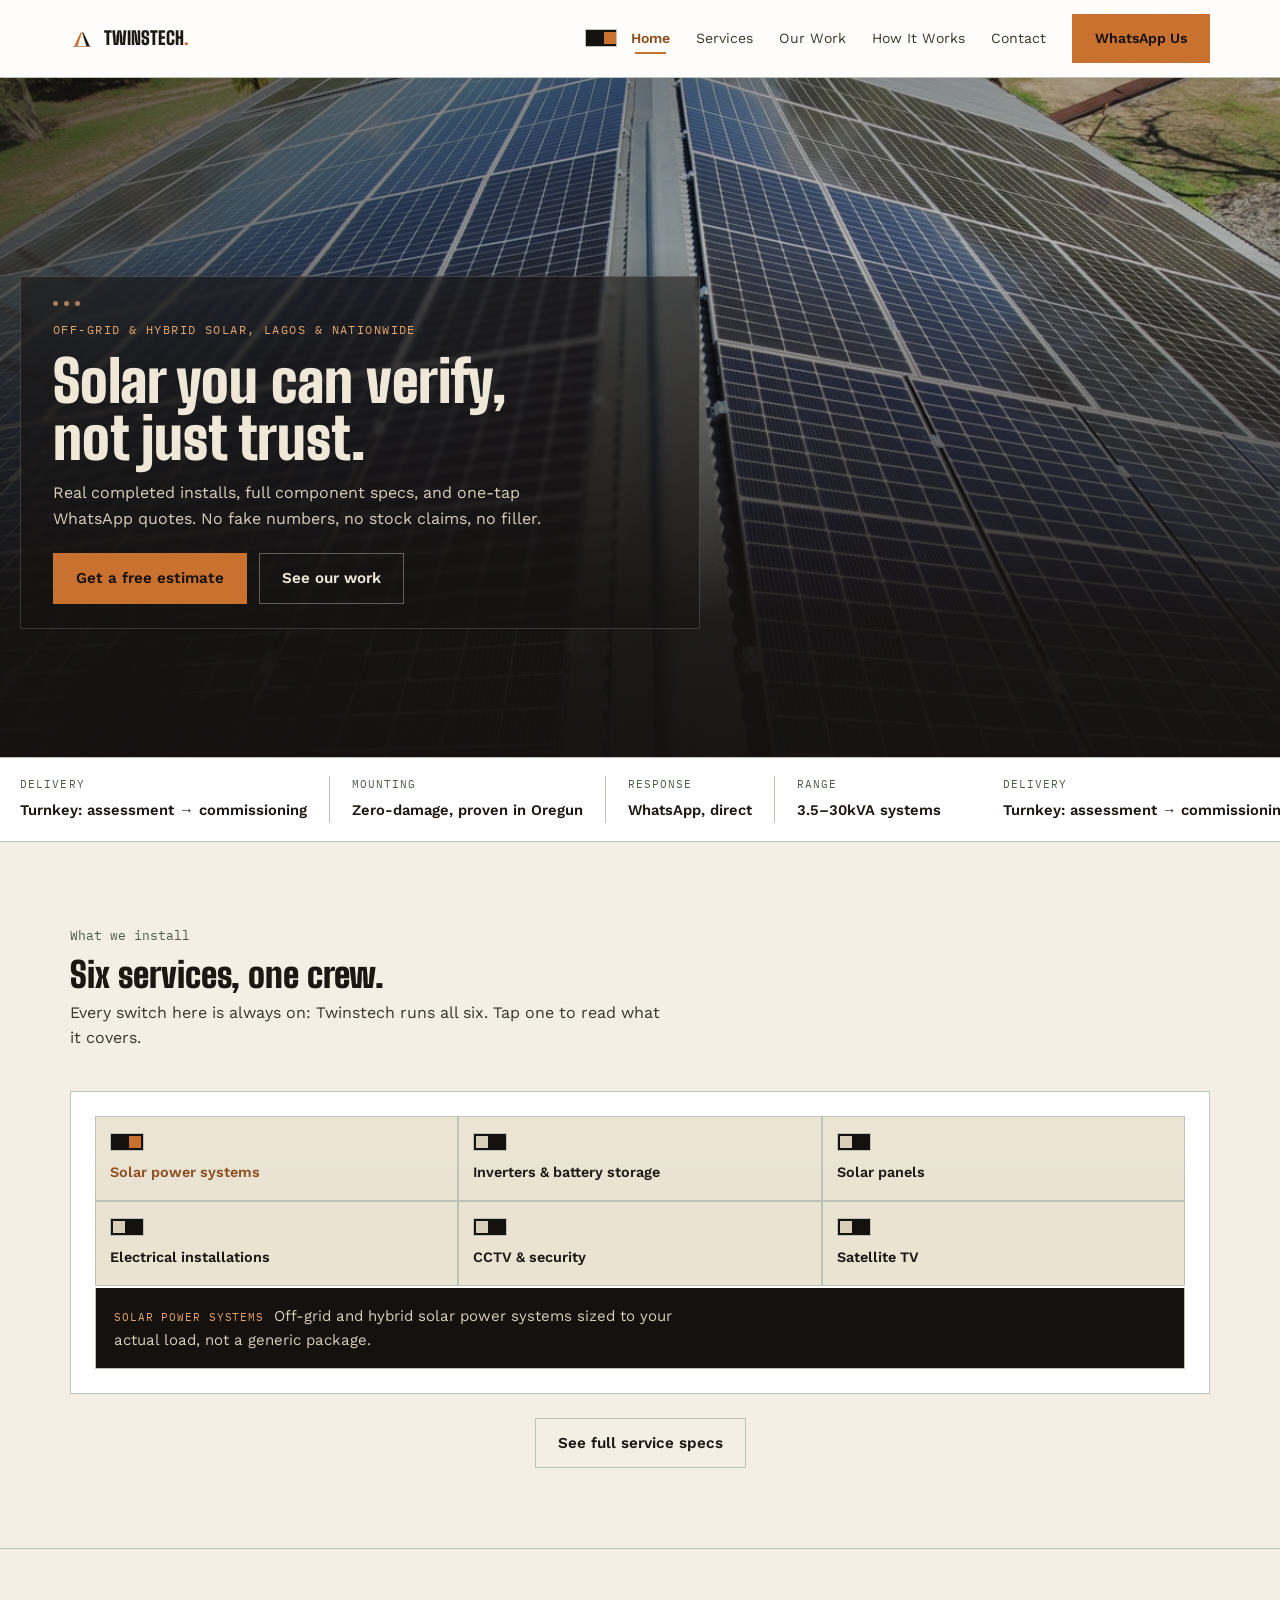
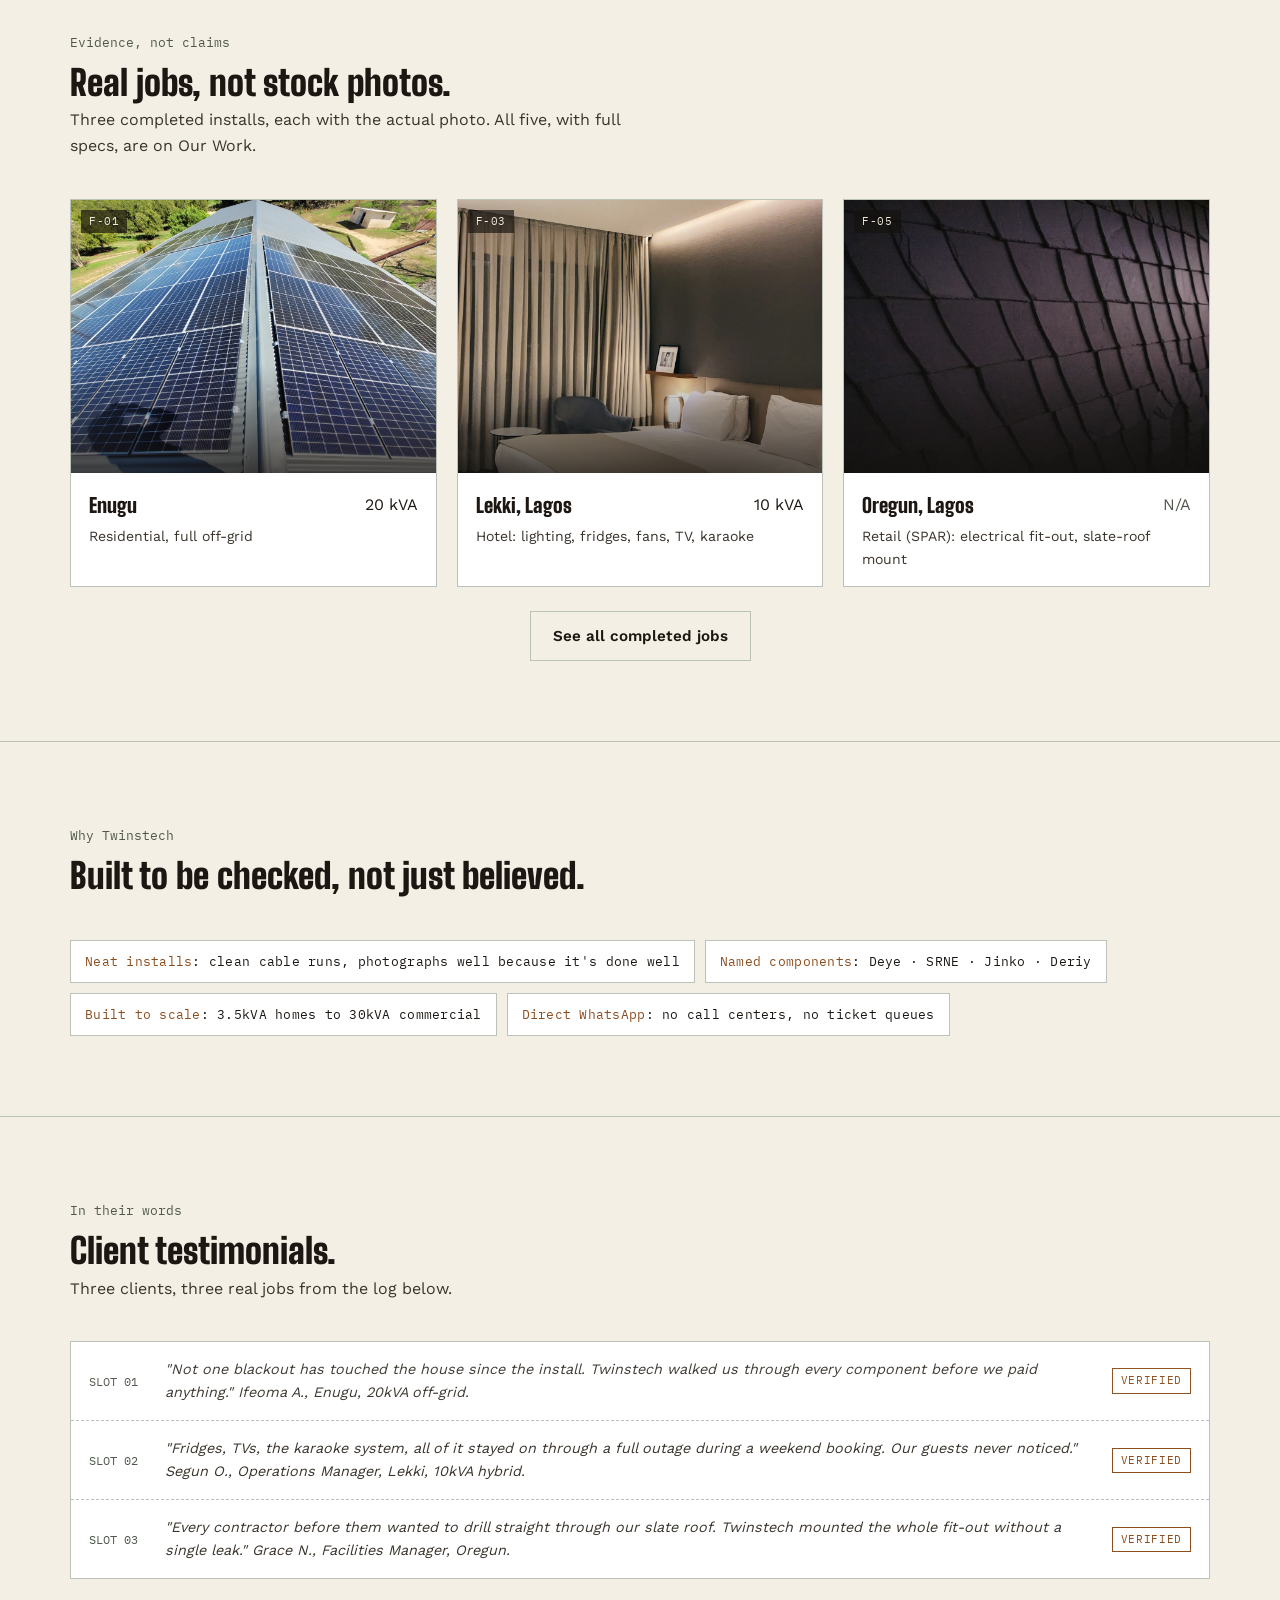
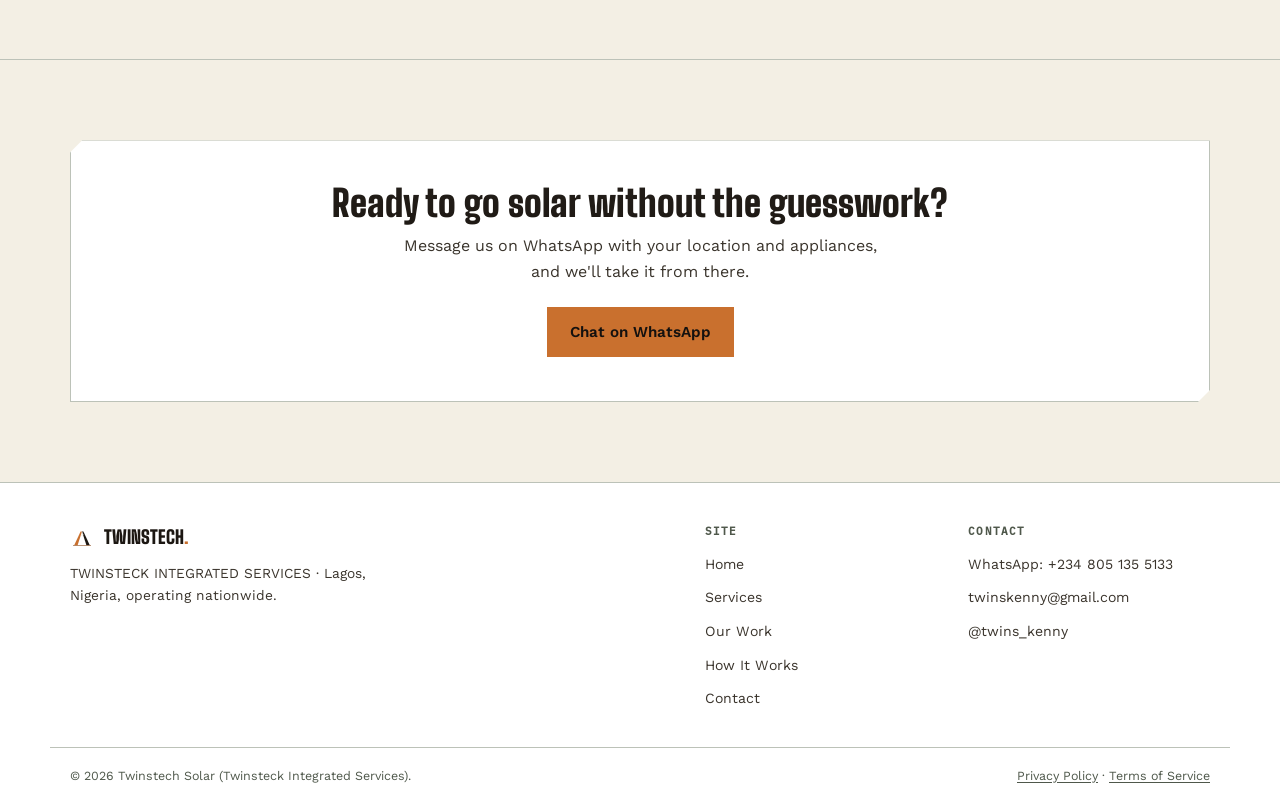
==== commit e07e7351: "Fix test-build metadata: real titles, remove noindex, point canonical/OG at live Vercel URL" ====
--- a/index.html
+++ b/index.html
@@ -8,29 +8,28 @@
 <link rel="preload" href="assets/fonts/worksans-400.woff2" as="font" type="font/woff2" crossorigin>
 <link rel="preload" href="assets/fonts/plexmono-400.woff2" as="font" type="font/woff2" crossorigin>
 <link rel="preload" href="assets/images/project-enugu.jpg" as="image" fetchpriority="high">
-<meta name="robots" content="noindex,nofollow">
-<title>Twinstech Solar | Study 03 "Verify" (test build)</title>
-<meta name="description" content="Test build: Twinstech Solar homepage, built from scratch as one evidence document, with a spec strip, real breaker switchboard, and a full commissioning log instead of generic marketing sections.">
-<link rel="canonical" href="https://twinstech-solar.example/">
+<title>Twinstech Solar | Off-grid & hybrid solar, Lagos & nationwide</title>
+<meta name="description" content="Twinstech Solar installs off-grid and hybrid solar, inverters, CCTV and satellite TV across Lagos and nationwide Nigeria. Real completed projects, transparent specs, one-tap WhatsApp quotes.">
+<link rel="canonical" href="https://twinstech-solar.vercel.app/">
 <meta property="og:type" content="website">
-<meta property="og:url" content="https://twinstech-solar.example/">
+<meta property="og:url" content="https://twinstech-solar.vercel.app/">
 <meta property="og:title" content="Twinstech Solar | Off-grid & hybrid solar, Lagos & nationwide">
 <meta property="og:description" content="Real completed installs, full component specs, and one-tap WhatsApp quotes. No fake numbers, no stock claims, no filler.">
-<meta property="og:image" content="https://twinstech-solar.example/assets/images/project-enugu.jpg">
+<meta property="og:image" content="https://twinstech-solar.vercel.app/assets/images/project-enugu.jpg">
 <meta property="og:site_name" content="Twinstech Solar">
 <meta property="og:locale" content="en_NG">
 <meta name="twitter:card" content="summary_large_image">
 <meta name="twitter:title" content="Twinstech Solar | Off-grid & hybrid solar, Lagos & nationwide">
 <meta name="twitter:description" content="Real completed installs, full component specs, and one-tap WhatsApp quotes. No fake numbers, no stock claims, no filler.">
-<meta name="twitter:image" content="https://twinstech-solar.example/assets/images/project-enugu.jpg">
+<meta name="twitter:image" content="https://twinstech-solar.vercel.app/assets/images/project-enugu.jpg">
 <script type="application/ld+json">
 {
   "@context": "https://schema.org",
   "@type": "LocalBusiness",
   "name": "Twinstech Solar",
   "alternateName": "Twinsteck Integrated Services",
-  "image": "https://twinstech-solar.example/assets/images/project-enugu.jpg",
-  "url": "https://twinstech-solar.example/",
+  "image": "https://twinstech-solar.vercel.app/assets/images/project-enugu.jpg",
+  "url": "https://twinstech-solar.vercel.app/",
   "telephone": "+2348051355133",
   "email": "twinskenny@gmail.com",
   "address": { "@type": "PostalAddress", "addressLocality": "Lagos", "addressCountry": "NG" },
@@ -348,7 +347,6 @@
   <div class="container footer-bottom">
     <p>&copy; 2026 Twinstech Solar (Twinsteck Integrated Services).</p>
     <p><a href="privacy.html">Privacy Policy</a> &middot; <a href="terms.html">Terms of Service</a></p>
-    <p>Study 03 "Verify": test build, by Code and Canvas.</p>
   </div>
 </footer>
 
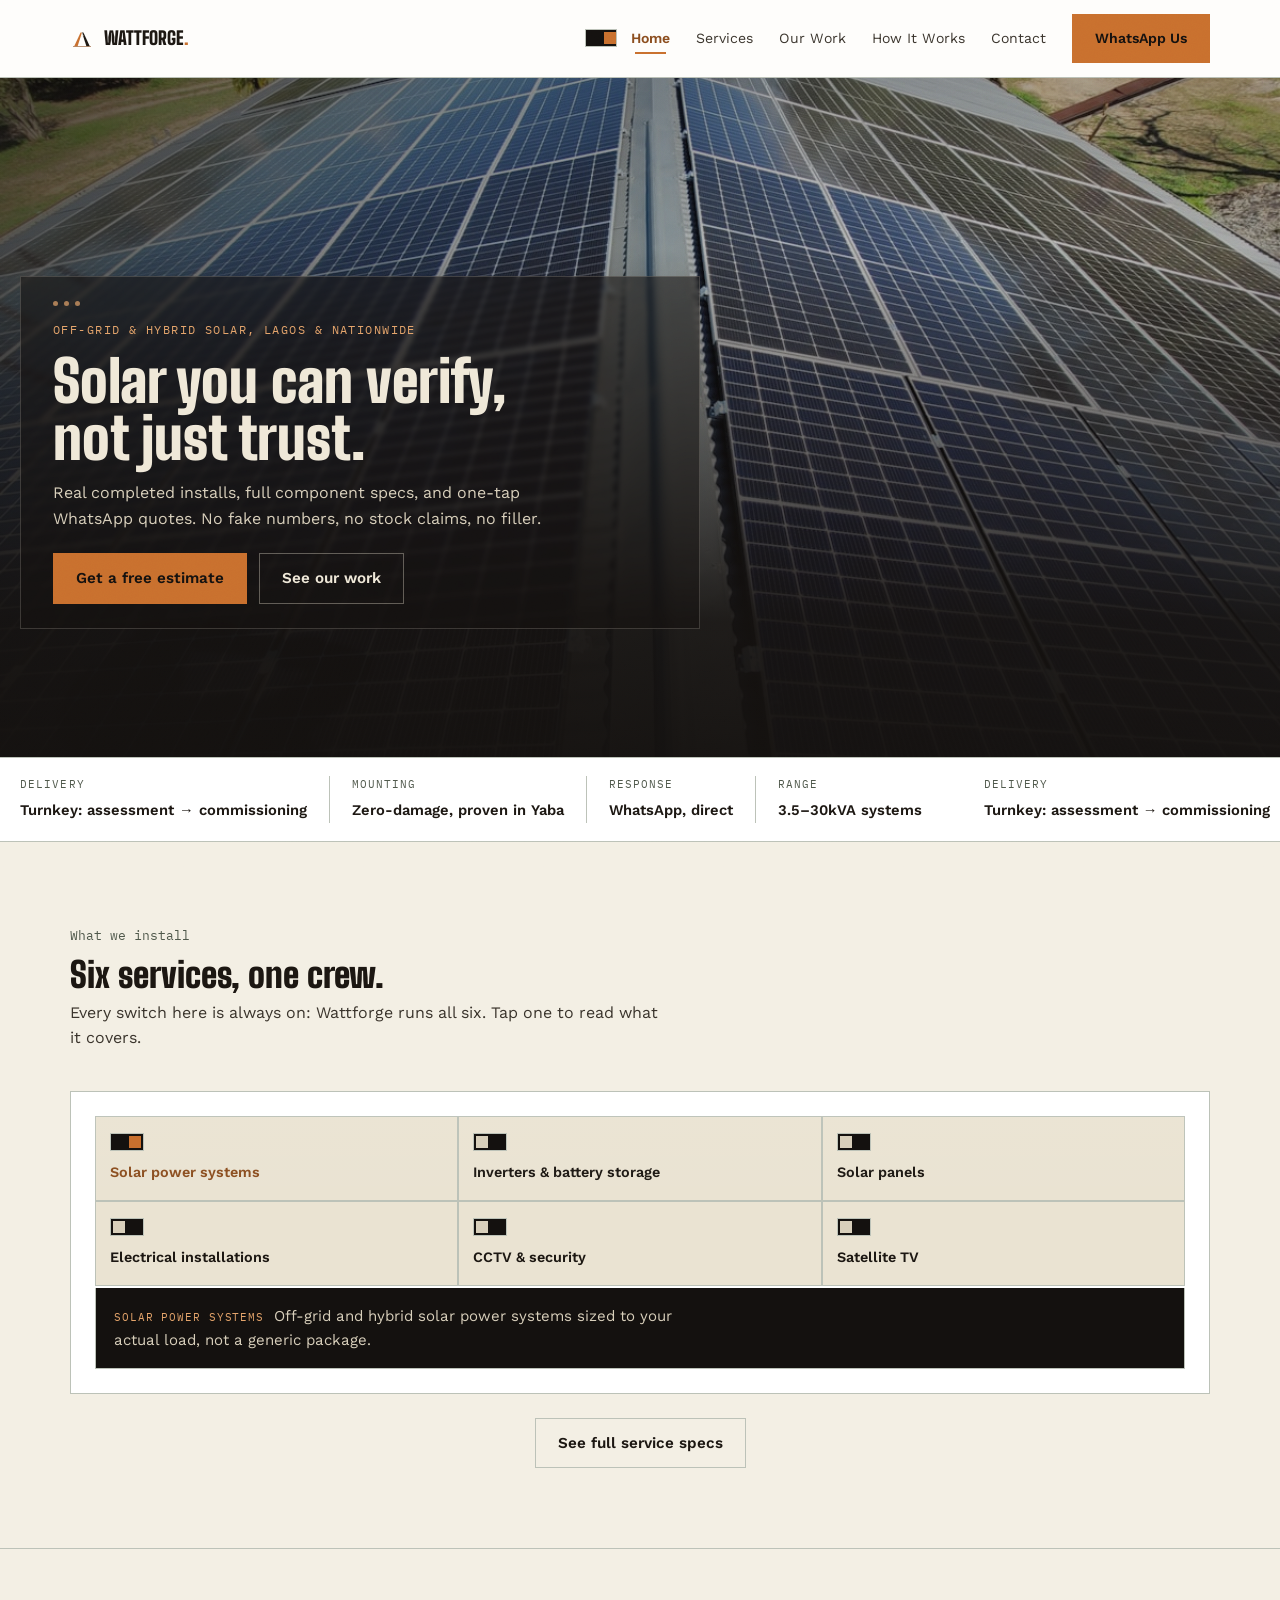
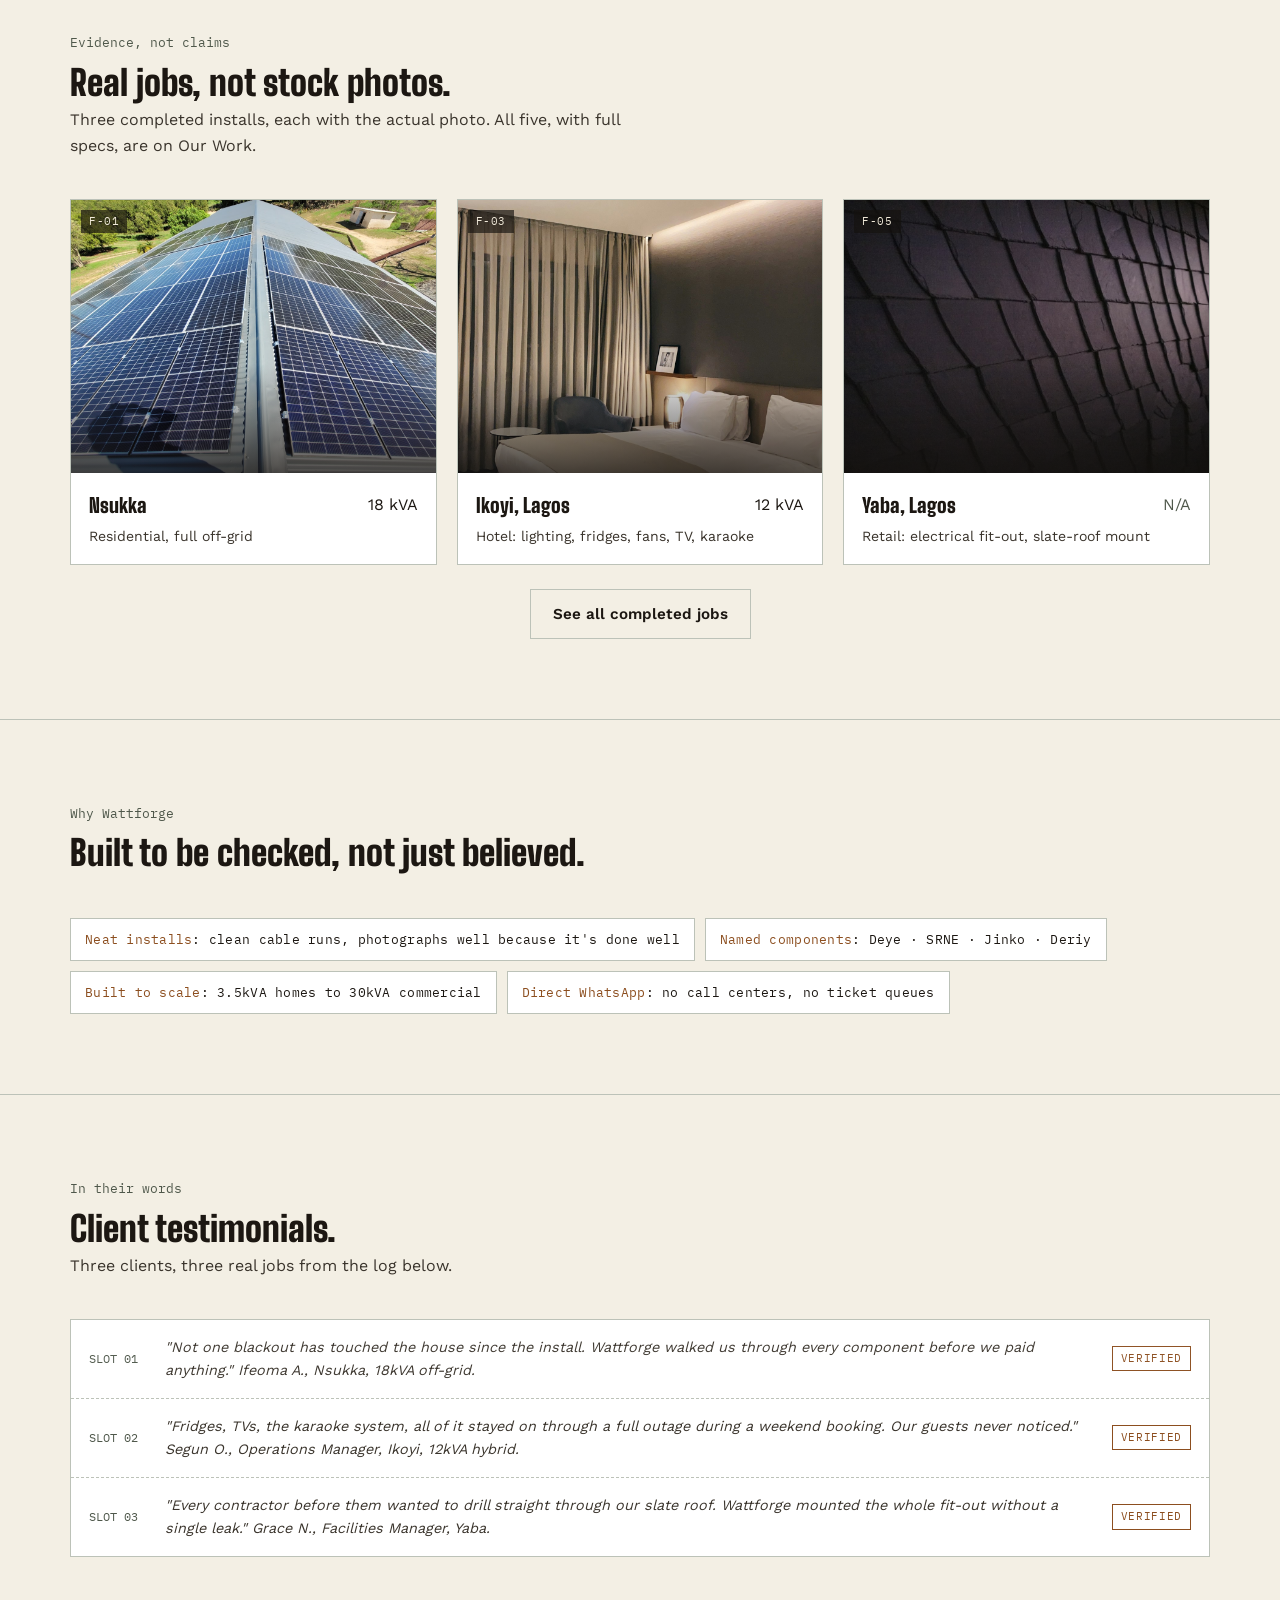
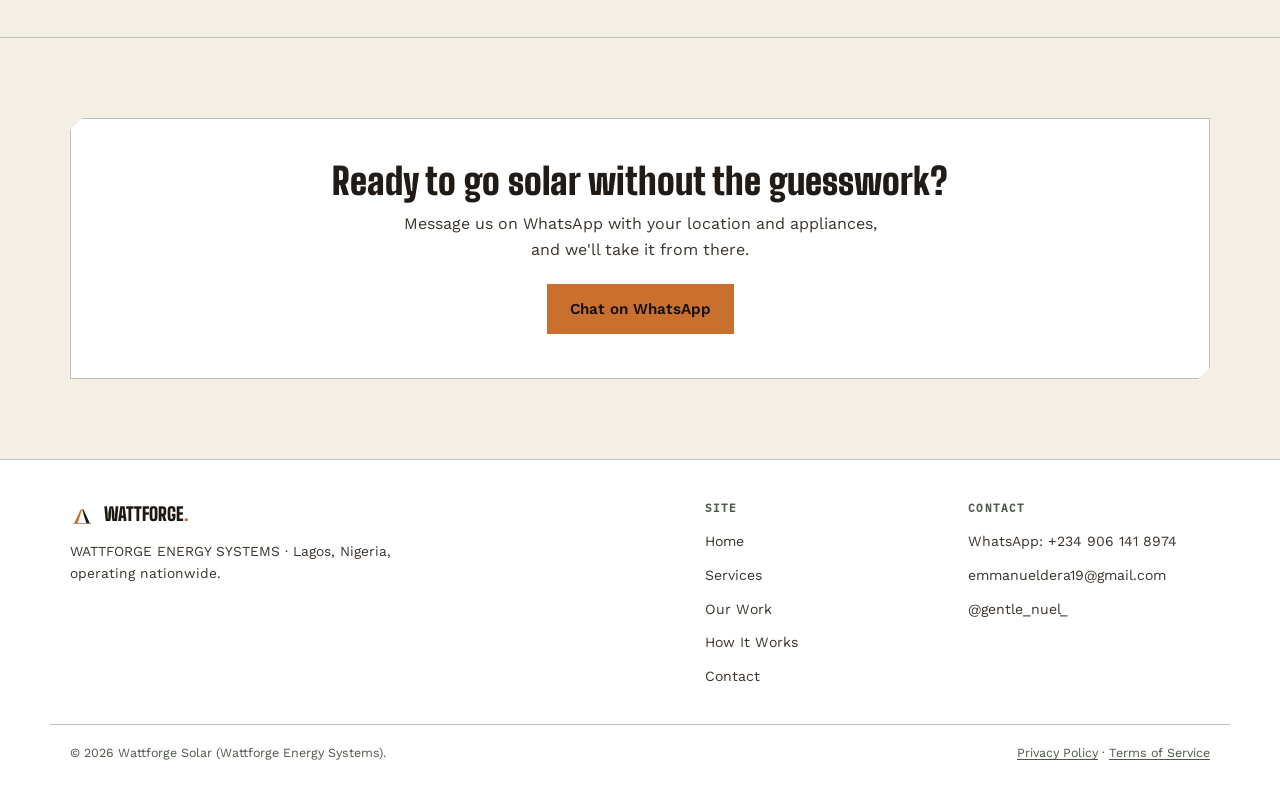
==== commit 917180bf: "Rebrand as Wattforge Solar for portfolio use Client (Twinstech Solar) never responded to the origina" ====
--- a/index.html
+++ b/index.html
@@ -7,34 +7,34 @@
 <link rel="preload" href="assets/fonts/bigshoulders-900.woff2" as="font" type="font/woff2" crossorigin>
 <link rel="preload" href="assets/fonts/worksans-400.woff2" as="font" type="font/woff2" crossorigin>
 <link rel="preload" href="assets/fonts/plexmono-400.woff2" as="font" type="font/woff2" crossorigin>
-<link rel="preload" href="assets/images/project-enugu.jpg" as="image" fetchpriority="high">
-<title>Twinstech Solar | Off-grid & hybrid solar, Lagos & nationwide</title>
-<meta name="description" content="Twinstech Solar installs off-grid and hybrid solar, inverters, CCTV and satellite TV across Lagos and nationwide Nigeria. Real completed projects, transparent specs, one-tap WhatsApp quotes.">
-<link rel="canonical" href="https://twinstech-solar.vercel.app/">
+<link rel="preload" href="assets/images/project-nsukka.jpg" as="image" fetchpriority="high">
+<title>Wattforge Solar | Off-grid & hybrid solar, Lagos & nationwide</title>
+<meta name="description" content="Wattforge Solar installs off-grid and hybrid solar, inverters, CCTV and satellite TV across Lagos and nationwide Nigeria. Real completed projects, transparent specs, one-tap WhatsApp quotes.">
+<link rel="canonical" href="https://wattforge-solar.vercel.app/">
 <meta property="og:type" content="website">
-<meta property="og:url" content="https://twinstech-solar.vercel.app/">
-<meta property="og:title" content="Twinstech Solar | Off-grid & hybrid solar, Lagos & nationwide">
+<meta property="og:url" content="https://wattforge-solar.vercel.app/">
+<meta property="og:title" content="Wattforge Solar | Off-grid & hybrid solar, Lagos & nationwide">
 <meta property="og:description" content="Real completed installs, full component specs, and one-tap WhatsApp quotes. No fake numbers, no stock claims, no filler.">
-<meta property="og:image" content="https://twinstech-solar.vercel.app/assets/images/project-enugu.jpg">
-<meta property="og:site_name" content="Twinstech Solar">
+<meta property="og:image" content="https://wattforge-solar.vercel.app/assets/images/project-nsukka.jpg">
+<meta property="og:site_name" content="Wattforge Solar">
 <meta property="og:locale" content="en_NG">
 <meta name="twitter:card" content="summary_large_image">
-<meta name="twitter:title" content="Twinstech Solar | Off-grid & hybrid solar, Lagos & nationwide">
+<meta name="twitter:title" content="Wattforge Solar | Off-grid & hybrid solar, Lagos & nationwide">
 <meta name="twitter:description" content="Real completed installs, full component specs, and one-tap WhatsApp quotes. No fake numbers, no stock claims, no filler.">
-<meta name="twitter:image" content="https://twinstech-solar.vercel.app/assets/images/project-enugu.jpg">
+<meta name="twitter:image" content="https://wattforge-solar.vercel.app/assets/images/project-nsukka.jpg">
 <script type="application/ld+json">
 {
   "@context": "https://schema.org",
   "@type": "LocalBusiness",
-  "name": "Twinstech Solar",
-  "alternateName": "Twinsteck Integrated Services",
-  "image": "https://twinstech-solar.vercel.app/assets/images/project-enugu.jpg",
-  "url": "https://twinstech-solar.vercel.app/",
-  "telephone": "+2348051355133",
-  "email": "twinskenny@gmail.com",
+  "name": "Wattforge Solar",
+  "alternateName": "Wattforge Energy Systems",
+  "image": "https://wattforge-solar.vercel.app/assets/images/project-nsukka.jpg",
+  "url": "https://wattforge-solar.vercel.app/",
+  "telephone": "+2349061418974",
+  "email": "emmanueldera19@gmail.com",
   "address": { "@type": "PostalAddress", "addressLocality": "Lagos", "addressCountry": "NG" },
   "areaServed": "NG",
-  "sameAs": ["https://x.com/twins_kenny"],
+  "sameAs": ["https://x.com/gentle_nuel_"],
   "hasOfferCatalog": {
     "@type": "OfferCatalog",
     "name": "Services",
@@ -58,7 +58,7 @@
   <div class="container header-inner">
     <a href="index.html" class="brand-lockup">
       <img src="assets/images/logo-mark.svg" alt="" data-logo>
-      <span class="wordmark">TWINSTECH<span class="accent-dot">.</span></span>
+      <span class="wordmark">WATTFORGE<span class="accent-dot">.</span></span>
     </a>
     <div class="header-controls">
       <button class="theme-toggle" id="theme-toggle" type="button" aria-label="Toggle light mode" aria-pressed="false">
@@ -74,7 +74,7 @@
         <li><a href="our-work.html">Our Work</a></li>
         <li><a href="how-it-works.html">How It Works</a></li>
         <li><a href="contact.html">Contact</a></li>
-        <li><a class="btn btn-whatsapp header-cta" href="https://wa.me/2348051355133" target="_blank" rel="noopener">WhatsApp Us</a></li>
+        <li><a class="btn btn-whatsapp header-cta" href="https://wa.me/2349061418974" target="_blank" rel="noopener">WhatsApp Us</a></li>
       </ul>
     </nav>
     </div>
@@ -83,7 +83,7 @@
 
 <main>
 
-  <!-- Hero: nameplate over the actual Enugu install photo -->
+  <!-- Hero: nameplate over the actual Nsukka install photo -->
   <section class="hero">
     <div class="hero-photo"></div>
     <div class="hero-scrim"></div>
@@ -111,7 +111,7 @@
         </div>
         <div class="spec-item">
           <span class="k">Mounting</span>
-          <span class="v">Zero-damage, proven in Oregun</span>
+          <span class="v">Zero-damage, proven in Yaba</span>
         </div>
         <div class="spec-item">
           <span class="k">Response</span>
@@ -129,7 +129,7 @@
         </div>
         <div class="spec-item">
           <span class="k">Mounting</span>
-          <span class="v">Zero-damage, proven in Oregun</span>
+          <span class="v">Zero-damage, proven in Yaba</span>
         </div>
         <div class="spec-item">
           <span class="k">Response</span>
@@ -150,7 +150,7 @@
         <div class="head-text">
           <span class="section-index mono">What we install</span>
           <h2>Six services, one crew.</h2>
-          <p>Every switch here is always on: Twinstech runs all six. Tap one to read what it covers.</p>
+          <p>Every switch here is always on: Wattforge runs all six. Tap one to read what it covers.</p>
         </div>
       </div>
 
@@ -168,7 +168,7 @@
             <span class="sw-toggle"></span>
             <span class="sw-label">Solar panels</span>
           </button>
-          <button class="switch-btn" aria-pressed="false" data-label="Electrical installations" data-desc="Full electrical fit-outs and wiring, including tricky sites like our zero-damage slate-roof mount in Oregun.">
+          <button class="switch-btn" aria-pressed="false" data-label="Electrical installations" data-desc="Full electrical fit-outs and wiring, including tricky sites like our zero-damage slate-roof mount in Yaba.">
             <span class="sw-toggle"></span>
             <span class="sw-label">Electrical installations</span>
           </button>
@@ -204,45 +204,45 @@
       </div>
 
       <div class="evidence-grid">
-        <a class="evidence-card" href="our-work.html#enugu">
+        <a class="evidence-card" href="our-work.html#nsukka">
           <div class="evidence-photo">
-            <img src="assets/images/project-enugu.jpg" alt="Rooftop solar array, Enugu installation">
+            <img src="assets/images/project-nsukka.jpg" alt="Rooftop solar array, Nsukka installation">
             <span class="evidence-fnum mono">F-01</span>
           </div>
           <div class="evidence-body">
             <div class="evidence-head">
-              <h3>Enugu</h3>
-              <span class="project-badge">20 kVA</span>
+              <h3>Nsukka</h3>
+              <span class="project-badge">18 kVA</span>
             </div>
             <p class="evidence-type">Residential, full off-grid</p>
           </div>
         </a>
 
-        <a class="evidence-card" href="our-work.html#lekki">
+        <a class="evidence-card" href="our-work.html#ikoyi">
           <div class="evidence-photo">
-            <img src="assets/images/project-lekki.jpg" alt="Guest room interior, Lekki hotel installation">
+            <img src="assets/images/project-ikoyi.jpg" alt="Guest room interior, Ikoyi hotel installation">
             <span class="evidence-fnum mono">F-03</span>
           </div>
           <div class="evidence-body">
             <div class="evidence-head">
-              <h3>Lekki, Lagos</h3>
-              <span class="project-badge">10 kVA</span>
+              <h3>Ikoyi, Lagos</h3>
+              <span class="project-badge">12 kVA</span>
             </div>
             <p class="evidence-type">Hotel: lighting, fridges, fans, TV, karaoke</p>
           </div>
         </a>
 
-        <a class="evidence-card" href="our-work.html#oregun">
+        <a class="evidence-card" href="our-work.html#yaba">
           <div class="evidence-photo">
-            <img src="assets/images/project-oregun.jpg" alt="Slate roof tiles, close detail">
+            <img src="assets/images/project-yaba.jpg" alt="Slate roof tiles, close detail">
             <span class="evidence-fnum mono">F-05</span>
           </div>
           <div class="evidence-body">
             <div class="evidence-head">
-              <h3>Oregun, Lagos</h3>
+              <h3>Yaba, Lagos</h3>
               <span class="project-badge" style="color:var(--label); border-color:var(--line);">N/A</span>
             </div>
-            <p class="evidence-type">Retail (SPAR): electrical fit-out, slate-roof mount</p>
+            <p class="evidence-type">Retail: electrical fit-out, slate-roof mount</p>
           </div>
         </a>
       </div>
@@ -253,12 +253,12 @@
     </div>
   </section>
 
-  <!-- Capability tags: why Twinstech, as data, not icon cards -->
+  <!-- Capability tags: why Wattforge, as data, not icon cards -->
   <section>
     <div class="container">
       <div class="section-head">
         <div class="head-text">
-          <span class="section-index mono">Why Twinstech</span>
+          <span class="section-index mono">Why Wattforge</span>
           <h2>Built to be checked, not just believed.</h2>
         </div>
       </div>
@@ -284,17 +284,17 @@
       <div class="slot-list">
         <div class="slot">
           <span class="slot-id mono">SLOT 01</span>
-          <span class="slot-body">"Not one blackout has touched the house since the install. Twinstech walked us through every component before we paid anything." Ifeoma A., Enugu, 20kVA off-grid.</span>
+          <span class="slot-body">"Not one blackout has touched the house since the install. Wattforge walked us through every component before we paid anything." Ifeoma A., Nsukka, 18kVA off-grid.</span>
           <span class="slot-tag verified">Verified</span>
         </div>
         <div class="slot">
           <span class="slot-id mono">SLOT 02</span>
-          <span class="slot-body">"Fridges, TVs, the karaoke system, all of it stayed on through a full outage during a weekend booking. Our guests never noticed." Segun O., Operations Manager, Lekki, 10kVA hybrid.</span>
+          <span class="slot-body">"Fridges, TVs, the karaoke system, all of it stayed on through a full outage during a weekend booking. Our guests never noticed." Segun O., Operations Manager, Ikoyi, 12kVA hybrid.</span>
           <span class="slot-tag verified">Verified</span>
         </div>
         <div class="slot">
           <span class="slot-id mono">SLOT 03</span>
-          <span class="slot-body">"Every contractor before them wanted to drill straight through our slate roof. Twinstech mounted the whole fit-out without a single leak." Grace N., Facilities Manager, Oregun.</span>
+          <span class="slot-body">"Every contractor before them wanted to drill straight through our slate roof. Wattforge mounted the whole fit-out without a single leak." Grace N., Facilities Manager, Yaba.</span>
           <span class="slot-tag verified">Verified</span>
         </div>
       </div>
@@ -307,7 +307,7 @@
       <div class="cta-band chamfer">
         <h2>Ready to go solar without the guesswork?</h2>
         <p>Message us on WhatsApp with your location and appliances, and we'll take it from there.</p>
-        <a class="btn btn-primary" href="https://wa.me/2348051355133" target="_blank" rel="noopener">Chat on WhatsApp</a>
+        <a class="btn btn-primary" href="https://wa.me/2349061418974" target="_blank" rel="noopener">Chat on WhatsApp</a>
       </div>
     </div>
   </section>
@@ -319,9 +319,9 @@
     <div class="footer-brand">
       <a href="index.html" class="brand-lockup">
         <img src="assets/images/logo-mark.svg" alt="" data-logo>
-        <span class="wordmark">TWINSTECH<span class="accent-dot">.</span></span>
+        <span class="wordmark">WATTFORGE<span class="accent-dot">.</span></span>
       </a>
-      <p>TWINSTECK INTEGRATED SERVICES · Lagos, Nigeria, operating nationwide.</p>
+      <p>WATTFORGE ENERGY SYSTEMS · Lagos, Nigeria, operating nationwide.</p>
     </div>
     <div class="footer-cols">
       <div class="footer-links">
@@ -337,20 +337,20 @@
       <div class="footer-contact">
         <h3>Contact</h3>
         <ul>
-          <li><a href="https://wa.me/2348051355133" target="_blank" rel="noopener">WhatsApp: +234 805 135 5133</a></li>
-          <li><a href="mailto:twinskenny@gmail.com">twinskenny@gmail.com</a></li>
-          <li><a href="https://x.com/twins_kenny" target="_blank" rel="noopener">@twins_kenny</a></li>
+          <li><a href="https://wa.me/2349061418974" target="_blank" rel="noopener">WhatsApp: +234 906 141 8974</a></li>
+          <li><a href="mailto:emmanueldera19@gmail.com">emmanueldera19@gmail.com</a></li>
+          <li><a href="https://x.com/gentle_nuel_" target="_blank" rel="noopener">@gentle_nuel_</a></li>
         </ul>
       </div>
     </div>
   </div>
   <div class="container footer-bottom">
-    <p>&copy; 2026 Twinstech Solar (Twinsteck Integrated Services).</p>
+    <p>&copy; 2026 Wattforge Solar (Wattforge Energy Systems).</p>
     <p><a href="privacy.html">Privacy Policy</a> &middot; <a href="terms.html">Terms of Service</a></p>
   </div>
 </footer>
 
-<a href="https://wa.me/2348051355133" class="sticky-whatsapp" target="_blank" rel="noopener">
+<a href="https://wa.me/2349061418974" class="sticky-whatsapp" target="_blank" rel="noopener">
   <svg viewBox="0 0 24 24" fill="currentColor"><path d="M12 2a10 10 0 0 0-8.6 15L2 22l5.2-1.4A10 10 0 1 0 12 2Zm0 18.2a8.2 8.2 0 0 1-4.2-1.2l-.3-.2-3.1.8.8-3-.2-.3A8.2 8.2 0 1 1 12 20.2Zm4.5-6.1c-.2-.1-1.5-.7-1.7-.8-.2-.1-.4-.1-.6.1s-.7.8-.9 1c-.2.2-.3.2-.6.1a6.7 6.7 0 0 1-2-1.2 7.4 7.4 0 0 1-1.4-1.7c-.1-.2 0-.4.1-.5l.4-.5c.1-.1.2-.3.2-.4a.5.5 0 0 0 0-.5c-.1-.1-.6-1.4-.8-1.9-.2-.5-.4-.4-.6-.4h-.5a1 1 0 0 0-.7.3 3 3 0 0 0-.9 2.2c0 1.3.9 2.6 1.1 2.8.1.2 2 3 4.7 4.2a8 8 0 0 0 1.6.6 3.8 3.8 0 0 0 1.7.1c.5-.1 1.5-.6 1.7-1.2.2-.6.2-1.1.2-1.2-.1-.1-.3-.2-.5-.3Z"/></svg>
   Chat on WhatsApp
 </a>
--- a/assets/css/style.css
+++ b/assets/css/style.css
@@ -1,9 +1,9 @@
 /* ============================================================
-   Twinstech Solar — Study 03 "Verify"
+   Wattforge Solar — Study 03 "Verify"
    Built from scratch around one idea: the whole page is a single
    evidence document, not a stack of marketing sections. Charcoal/
    copper/porcelain system from Study 01. Self-hosted fonts,
-   mobile-first. Business facts only from twinstech-build-brief-main.md.
+   mobile-first. Portfolio build: fictionalized business, case studies and contact details.
    ============================================================ */
 
 @font-face{
@@ -342,7 +342,7 @@
 
 /* ---------------- hero: nameplate over full-bleed photo ---------------- */
 .hero{ position:relative; min-height:min(82vh, 680px); display:flex; align-items:flex-end; overflow:hidden; border-bottom:1px solid var(--line); }
-.hero-photo{ position:absolute; inset:0; background-image:url('../images/project-enugu.jpg'); background-size:cover; background-position:50% 62%; }
+.hero-photo{ position:absolute; inset:0; background-image:url('../images/project-nsukka.jpg'); background-size:cover; background-position:50% 62%; }
 /* On narrow/tall viewports the hero container becomes taller relative to
    its width than this photo's own 4:3 ratio, so `cover` stops cropping the
    vertical axis at all (it crops width instead) and the tree/grass/house
@@ -458,7 +458,7 @@
 @media (min-width:700px){ .evidence-grid{ grid-template-columns:repeat(3,1fr); } }
 
 
-/* ---------------- capability tags ("why Twinstech", no icon cards) ---------------- */
+/* ---------------- capability tags ("why Wattforge", no icon cards) ---------------- */
 .tag-row{ display:flex; flex-wrap:wrap; gap:10px; }
 .cap-tag{
   font-family:'IBM Plex Mono', monospace; font-size:0.82rem; letter-spacing:0.02em;
